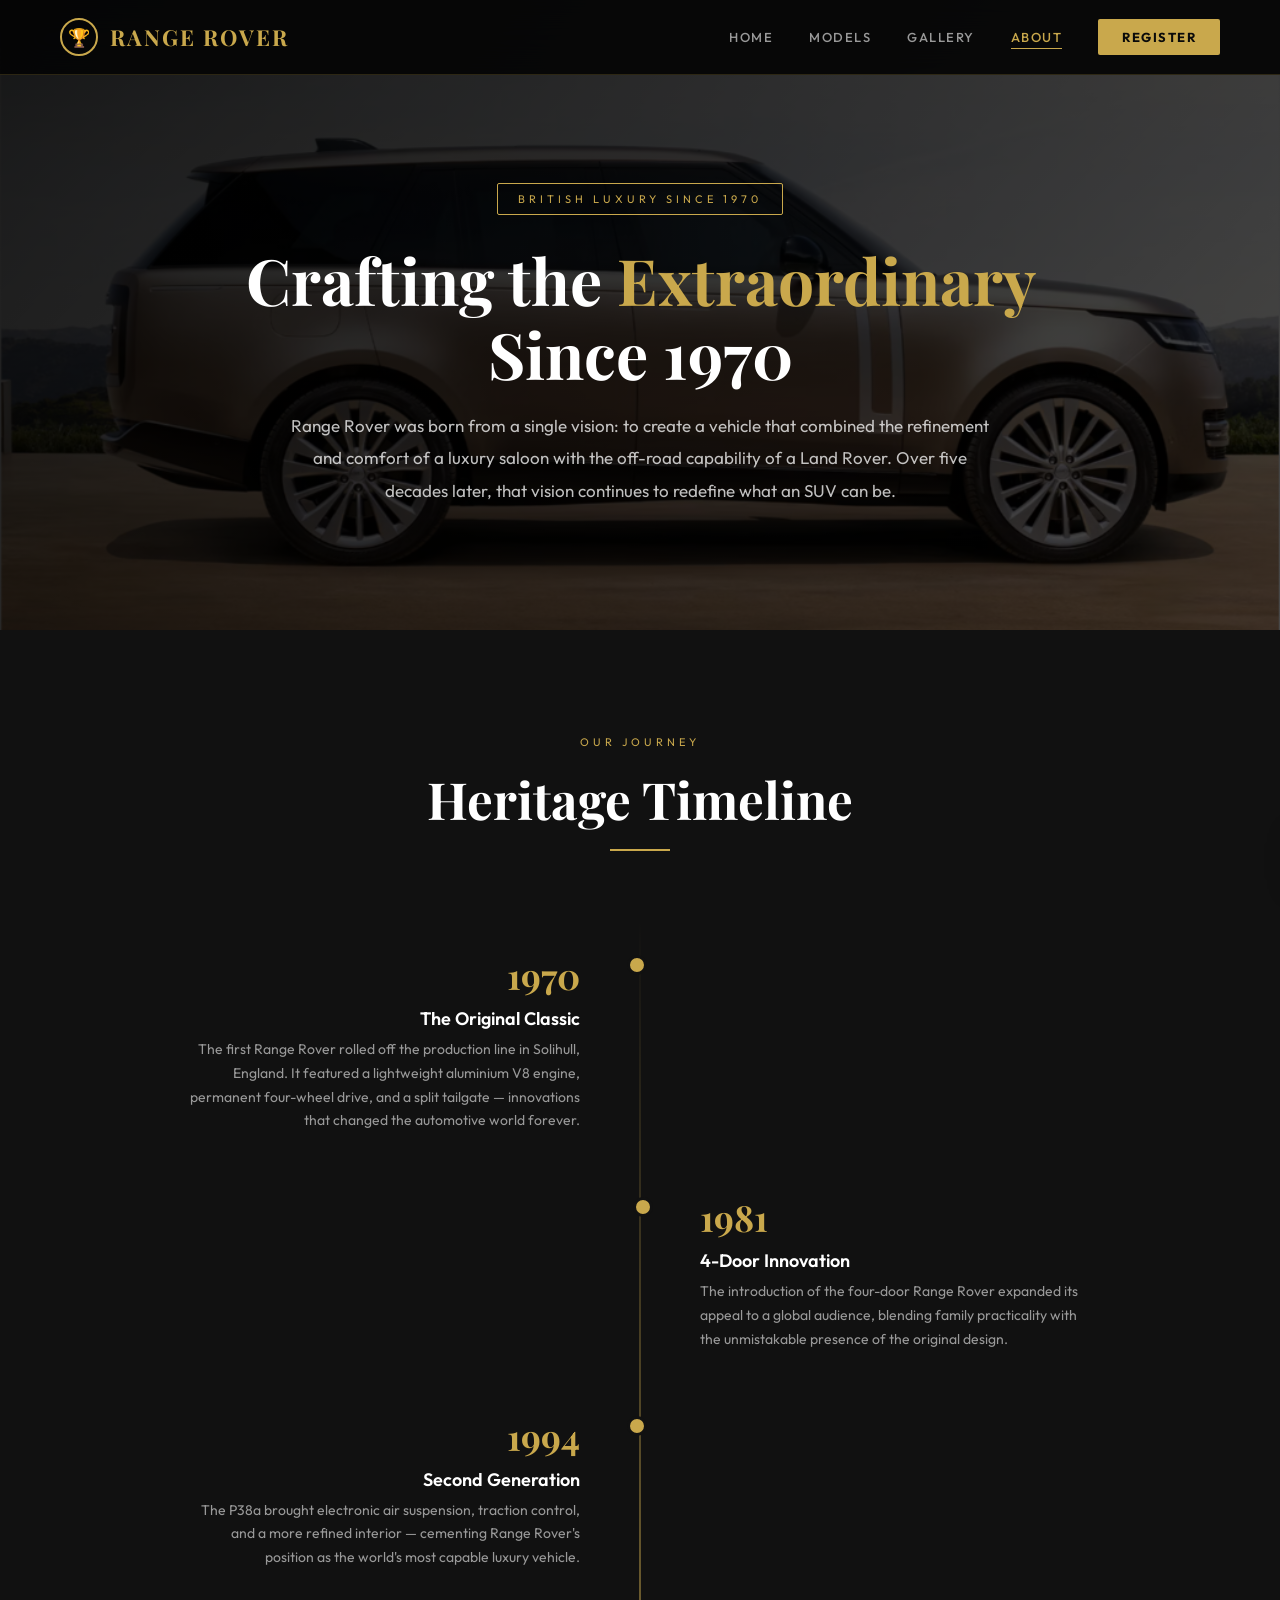
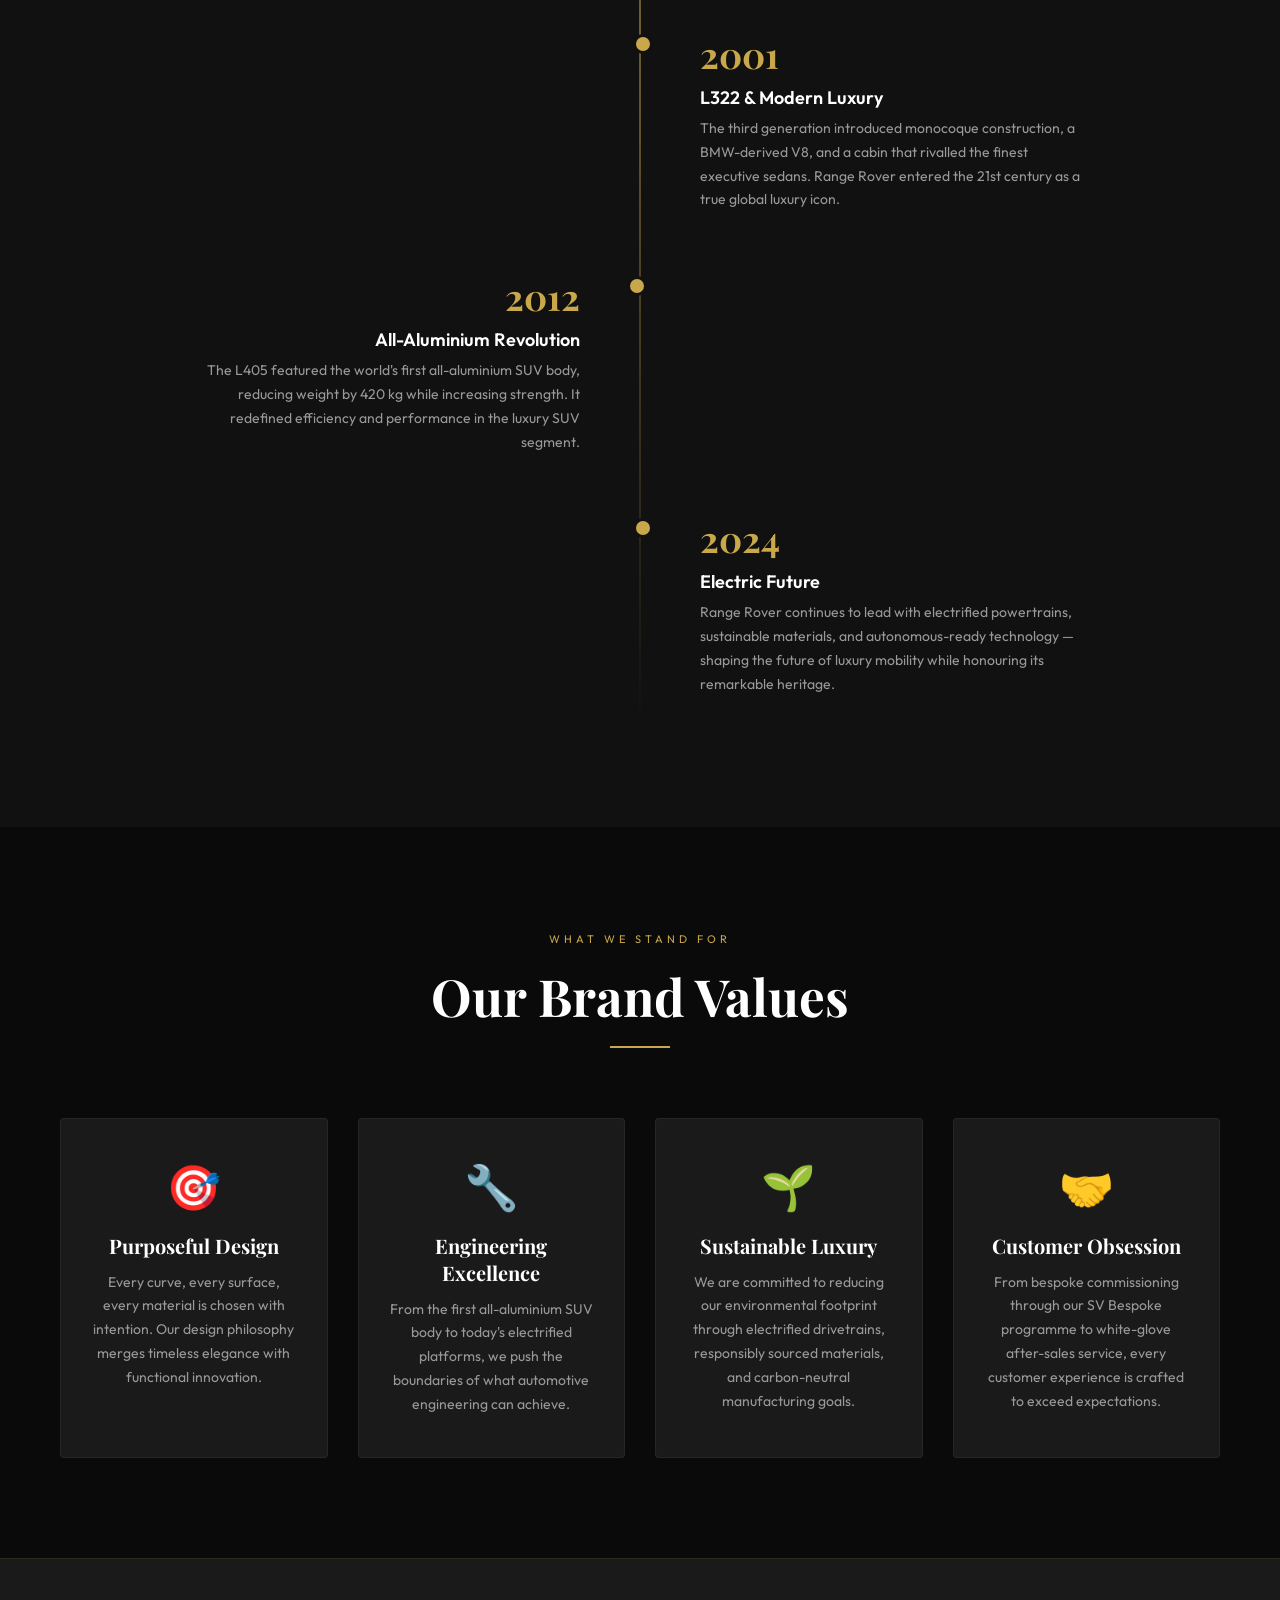
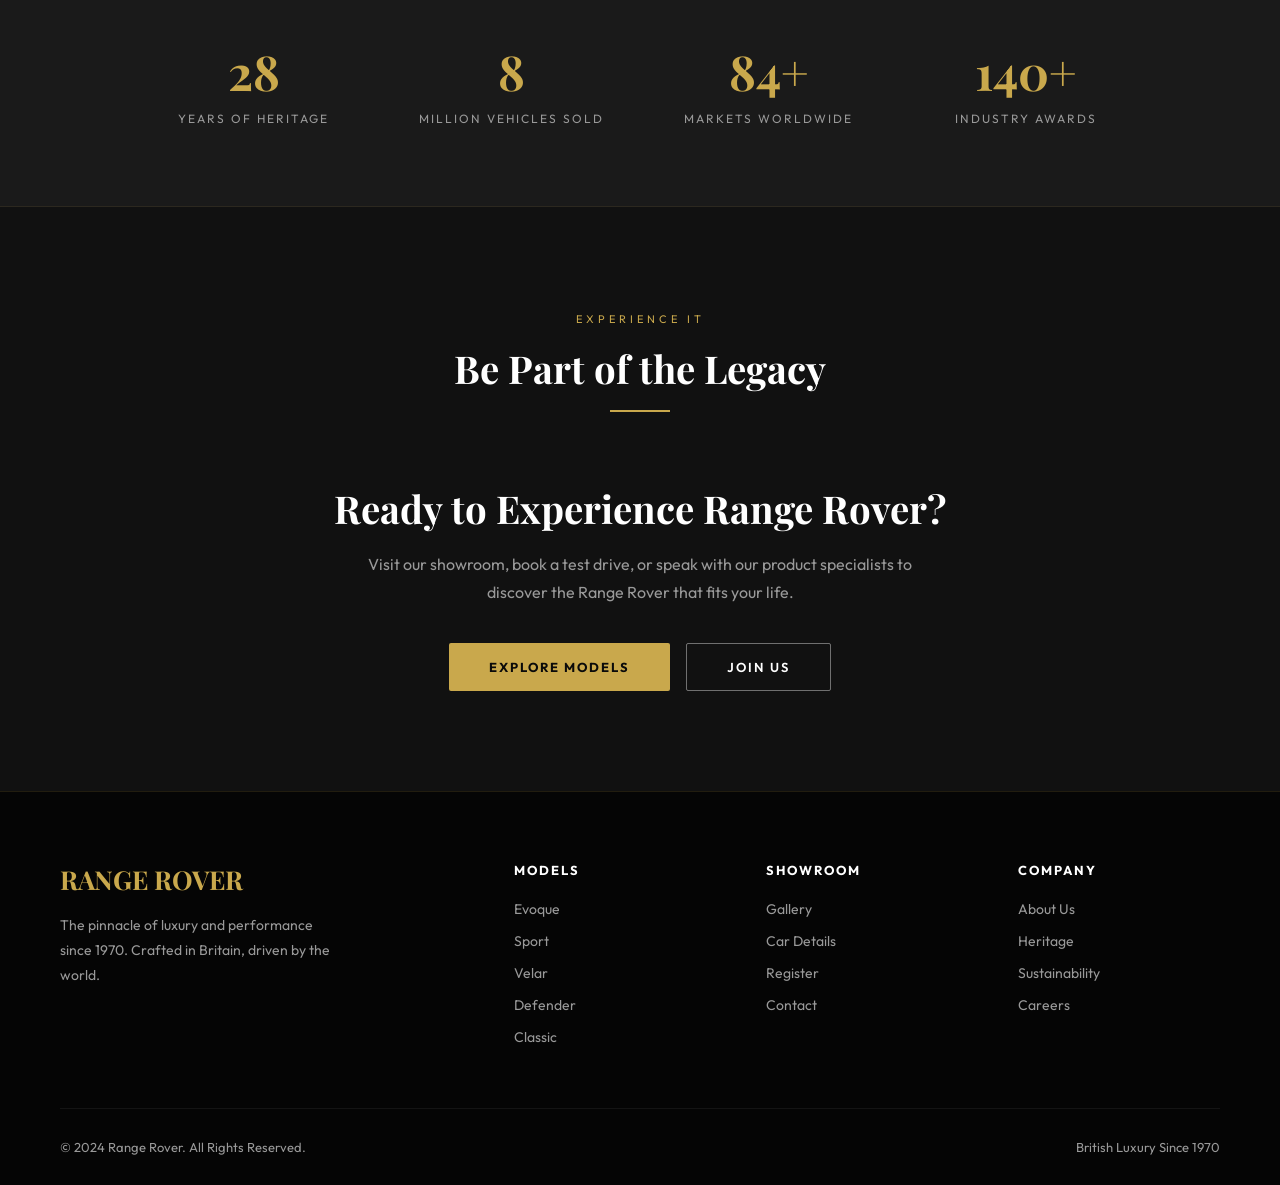
==== about.html @ 64b6cbd9 "feat: add About / Brand Heritage page with timeline, values & stats - Create about.html with hero, h" ====
<!DOCTYPE html>
<html lang="en">
<head>
  <meta charset="UTF-8">
  <meta name="viewport" content="width=device-width, initial-scale=1.0">
  <title>About Us – Range Rover Heritage & Legacy</title>
  <meta name="description" content="Discover the Range Rover story. From the original 1970 Classic to today's luxury SUVs, explore our British heritage, innovation, and vision for the future.">
  <link rel="stylesheet" href="styles.css">
  <style>
    .about-hero {
      position: relative; min-height: 70vh; display: flex; align-items: center; justify-content: center;
      text-align: center; overflow: hidden; padding: 140px 60px 80px;
      background: linear-gradient(135deg, rgba(0,0,0,0.9) 0%, rgba(0,0,0,0.7) 100%), url('range-rover-home.jpg') center/cover no-repeat;
    }
    .about-hero-content { position: relative; z-index: 2; max-width: 900px; }
    .about-hero h1 {
      font-family: 'Playfair Display', serif; font-size: clamp(36px, 5vw, 64px);
      color: var(--white); margin-bottom: 20px; line-height: 1.15;
    }
    .about-hero h1 span { color: var(--gold); }
    .about-hero p {
      color: rgba(255,255,255,0.75); font-size: 17px; line-height: 1.9; max-width: 700px; margin: 0 auto;
    }

    .timeline-section { background: var(--dark-2); padding: 100px 60px; }
    .timeline { position: relative; max-width: 900px; margin: 60px auto 0; }
    .timeline::before {
      content: ''; position: absolute; left: 50%; top: 0; bottom: 0; width: 1px;
      background: linear-gradient(to bottom, transparent, var(--gold), transparent); transform: translateX(-50%);
    }
    .timeline-item { position: relative; padding: 30px 0; width: 50%; }
    .timeline-item:nth-child(odd) { padding-right: 60px; text-align: right; }
    .timeline-item:nth-child(even) { margin-left: 50%; padding-left: 60px; }
    .timeline-item::before {
      content: ''; position: absolute; width: 14px; height: 14px; border-radius: 50%;
      background: var(--gold); border: 3px solid var(--dark-2); top: 34px;
    }
    .timeline-item:nth-child(odd)::before { right: -7px; }
    .timeline-item:nth-child(even)::before { left: -7px; }
    .timeline-year {
      font-family: 'Playfair Display', serif; font-size: 36px; color: var(--gold); font-weight: 700; margin-bottom: 8px;
    }
    .timeline-title { font-size: 18px; color: var(--white); font-weight: 600; margin-bottom: 8px; }
    .timeline-desc { color: var(--text-muted); font-size: 14px; line-height: 1.7; }

    .values-section { background: var(--dark); padding: 100px 60px; }
    .values-grid { display: grid; grid-template-columns: repeat(auto-fit, minmax(260px, 1fr)); gap: 30px; margin-top: 60px; }
    .value-card {
      background: var(--dark-3); border: 1px solid rgba(255,255,255,0.05);
      border-radius: 4px; padding: 40px 30px; text-align: center;
      transition: all 0.4s; position: relative; overflow: hidden;
    }
    .value-card::before {
      content: ''; position: absolute; top: 0; left: 0; width: 100%; height: 2px;
      background: linear-gradient(to right, transparent, var(--gold), transparent);
      transform: scaleX(0); transition: transform 0.4s;
    }
    .value-card:hover { transform: translateY(-6px); box-shadow: 0 20px 50px rgba(0,0,0,0.4); border-color: rgba(201,168,76,0.2); }
    .value-card:hover::before { transform: scaleX(1); }
    .value-icon { font-size: 44px; margin-bottom: 18px; }
    .value-card h3 { font-family: 'Playfair Display', serif; font-size: 20px; color: var(--white); margin-bottom: 12px; }
    .value-card p { color: var(--text-muted); font-size: 14px; line-height: 1.7; }

    .stats-section { background: var(--dark-3); padding: 80px 60px; border-top: 1px solid rgba(201,168,76,0.1); border-bottom: 1px solid rgba(201,168,76,0.1); }
    .stats-row { display: grid; grid-template-columns: repeat(4, 1fr); gap: 30px; text-align: center; max-width: 1000px; margin: 0 auto; }
    .stat-box .num { font-family: 'Playfair Display', serif; font-size: 48px; color: var(--gold); font-weight: 700; }
    .stat-box .lbl { font-size: 12px; letter-spacing: 2px; text-transform: uppercase; color: var(--text-muted); margin-top: 8px; }

    .cta-section { background: var(--dark-2); padding: 100px 60px; text-align: center; }
    .cta-section h2 { font-family: 'Playfair Display', serif; font-size: clamp(28px, 3vw, 42px); color: var(--white); margin-bottom: 16px; }
    .cta-section p { color: var(--text-muted); font-size: 16px; max-width: 600px; margin: 0 auto 36px; line-height: 1.8; }

    @media(max-width:900px) {
      .timeline::before { left: 20px; }
      .timeline-item { width: 100%; padding-left: 60px !important; padding-right: 0 !important; margin-left: 0 !important; text-align: left !important; }
      .timeline-item::before { left: 13px !important; right: auto !important; }
      .stats-row { grid-template-columns: repeat(2, 1fr); }
      .about-hero { padding: 120px 24px 60px; }
      .timeline-section, .values-section, .stats-section, .cta-section { padding: 70px 24px; }
    }
  </style>
</head>
<body>

<header class="navbar" id="navbar">
  <a href="index.html" class="navbar-brand">
    <div class="brand-icon">🏆</div>
    <h1>RANGE ROVER</h1>
  </a>
  <nav>
    <a href="index.html">Home</a>
    <a href="details.html">Models</a>
    <a href="gallery.html">Gallery</a>
    <a href="about.html" class="active">About</a>
    <a href="register.html" class="nav-cta">Register</a>
  </nav>
</header>

<!-- HERO -->
<section class="about-hero">
  <div class="about-hero-content">
    <div class="hero-badge">British Luxury Since 1970</div>
    <h1>Crafting the <span>Extraordinary</span> Since 1970</h1>
    <p>Range Rover was born from a single vision: to create a vehicle that combined the refinement and comfort of a luxury saloon with the off-road capability of a Land Rover. Over five decades later, that vision continues to redefine what an SUV can be.</p>
  </div>
</section>

<!-- TIMELINE -->
<section class="timeline-section">
  <div class="section-header">
    <div class="section-tag">Our Journey</div>
    <h2 class="section-title">Heritage Timeline</h2>
    <div class="section-line"></div>
  </div>
  <div class="timeline">
    <div class="timeline-item fade-in">
      <div class="timeline-year">1970</div>
      <div class="timeline-title">The Original Classic</div>
      <div class="timeline-desc">The first Range Rover rolled off the production line in Solihull, England. It featured a lightweight aluminium V8 engine, permanent four-wheel drive, and a split tailgate — innovations that changed the automotive world forever.</div>
    </div>
    <div class="timeline-item fade-in">
      <div class="timeline-year">1981</div>
      <div class="timeline-title">4-Door Innovation</div>
      <div class="timeline-desc">The introduction of the four-door Range Rover expanded its appeal to a global audience, blending family practicality with the unmistakable presence of the original design.</div>
    </div>
    <div class="timeline-item fade-in">
      <div class="timeline-year">1994</div>
      <div class="timeline-title">Second Generation</div>
      <div class="timeline-desc">The P38a brought electronic air suspension, traction control, and a more refined interior — cementing Range Rover's position as the world's most capable luxury vehicle.</div>
    </div>
    <div class="timeline-item fade-in">
      <div class="timeline-year">2001</div>
      <div class="timeline-title">L322 & Modern Luxury</div>
      <div class="timeline-desc">The third generation introduced monocoque construction, a BMW-derived V8, and a cabin that rivalled the finest executive sedans. Range Rover entered the 21st century as a true global luxury icon.</div>
    </div>
    <div class="timeline-item fade-in">
      <div class="timeline-year">2012</div>
      <div class="timeline-title">All-Aluminium Revolution</div>
      <div class="timeline-desc">The L405 featured the world's first all-aluminium SUV body, reducing weight by 420 kg while increasing strength. It redefined efficiency and performance in the luxury SUV segment.</div>
    </div>
    <div class="timeline-item fade-in">
      <div class="timeline-year">2024</div>
      <div class="timeline-title">Electric Future</div>
      <div class="timeline-desc">Range Rover continues to lead with electrified powertrains, sustainable materials, and autonomous-ready technology — shaping the future of luxury mobility while honouring its remarkable heritage.</div>
    </div>
  </div>
</section>

<!-- VALUES -->
<section class="values-section">
  <div class="section-header">
    <div class="section-tag">What We Stand For</div>
    <h2 class="section-title">Our Brand Values</h2>
    <div class="section-line"></div>
  </div>
  <div class="values-grid">
    <div class="value-card fade-in">
      <div class="value-icon">🎯</div>
      <h3>Purposeful Design</h3>
      <p>Every curve, every surface, every material is chosen with intention. Our design philosophy merges timeless elegance with functional innovation.</p>
    </div>
    <div class="value-card fade-in">
      <div class="value-icon">🔧</div>
      <h3>Engineering Excellence</h3>
      <p>From the first all-aluminium SUV body to today's electrified platforms, we push the boundaries of what automotive engineering can achieve.</p>
    </div>
    <div class="value-card fade-in">
      <div class="value-icon">🌱</div>
      <h3>Sustainable Luxury</h3>
      <p>We are committed to reducing our environmental footprint through electrified drivetrains, responsibly sourced materials, and carbon-neutral manufacturing goals.</p>
    </div>
    <div class="value-card fade-in">
      <div class="value-icon">🤝</div>
      <h3>Customer Obsession</h3>
      <p>From bespoke commissioning through our SV Bespoke programme to white-glove after-sales service, every customer experience is crafted to exceed expectations.</p>
    </div>
  </div>
</section>

<!-- STATS -->
<section class="stats-section">
  <div class="stats-row">
    <div class="stat-box fade-in">
      <div class="num" data-target="54">0</div>
      <div class="lbl">Years of Heritage</div>
    </div>
    <div class="stat-box fade-in">
      <div class="num" data-target="8">0</div>
      <div class="lbl">Million Vehicles Sold</div>
    </div>
    <div class="stat-box fade-in">
      <div class="num" data-target="170">0</div>
      <div class="lbl">Markets Worldwide</div>
    </div>
    <div class="stat-box fade-in">
      <div class="num" data-target="300">0</div>
      <div class="lbl">Industry Awards</div>
    </div>
  </div>
</section>

<!-- CTA -->
<section class="cta-section">
  <div class="section-header">
    <div class="section-tag">Experience It</div>
    <h2 class="section-title">Be Part of the Legacy</h2>
    <div class="section-line"></div>
  </div>
  <h2>Ready to Experience Range Rover?</h2>
  <p>Visit our showroom, book a test drive, or speak with our product specialists to discover the Range Rover that fits your life.</p>
  <div class="hero-buttons">
    <a href="details.html" class="btn-primary">Explore Models</a>
    <a href="register.html" class="btn-outline">Join Us</a>
  </div>
</section>

<footer>
  <div class="footer-grid">
    <div class="footer-brand">
      <h2>RANGE ROVER</h2>
      <p>The pinnacle of luxury and performance since 1970. Crafted in Britain, driven by the world.</p>
    </div>
    <div class="footer-col">
      <h4>Models</h4>
      <ul>
        <li><a href="details.html">Evoque</a></li>
        <li><a href="details.html">Sport</a></li>
        <li><a href="details.html">Velar</a></li>
        <li><a href="details.html">Defender</a></li>
        <li><a href="details.html">Classic</a></li>
      </ul>
    </div>
    <div class="footer-col">
      <h4>Showroom</h4>
      <ul>
        <li><a href="gallery.html">Gallery</a></li>
        <li><a href="details.html">Car Details</a></li>
        <li><a href="register.html">Register</a></li>
        <li><a href="index.html#contact">Contact</a></li>
      </ul>
    </div>
    <div class="footer-col">
      <h4>Company</h4>
      <ul>
        <li><a href="about.html">About Us</a></li>
        <li><a href="about.html">Heritage</a></li>
        <li><a href="#">Sustainability</a></li>
        <li><a href="#">Careers</a></li>
      </ul>
    </div>
  </div>
  <div class="footer-bottom">
    <span>© 2024 Range Rover. All Rights Reserved.</span>
    <span>British Luxury Since 1970</span>
  </div>
</footer>

<div class="toast" id="toast">
  <div class="toast-title" id="toastTitle"></div>
  <div id="toastBody"></div>
</div>

<script src="scripts.js"></script>
</body>
</html>
---- styles.css ----
@import url('https://fonts.googleapis.com/css2?family=Outfit:wght@300;400;500;600;700;800&family=Playfair+Display:wght@400;600;700&display=swap');

:root {
  --gold: #c9a84c;
  --gold-light: #e8c97a;
  --dark: #0a0a0a;
  --dark-2: #111111;
  --dark-3: #1a1a1a;
  --dark-4: #222222;
  --text: #e8e8e8;
  --text-muted: #999;
  --white: #ffffff;
}

* { box-sizing: border-box; margin: 0; padding: 0; }

body {
  font-family: 'Outfit', sans-serif;
  background: var(--dark);
  color: var(--text);
  overflow-x: hidden;
}

/* ── NAVBAR ── */
.navbar {
  position: fixed; top: 0; left: 0; width: 100%; z-index: 1000;
  display: flex; justify-content: space-between; align-items: center;
  padding: 18px 60px;
  background: rgba(5,5,5,0.92);
  backdrop-filter: blur(20px);
  border-bottom: 1px solid rgba(201,168,76,0.2);
  transition: all 0.3s;
}
.navbar.scrolled { padding: 12px 60px; background: rgba(5,5,5,0.98); }
.navbar-brand { display: flex; align-items: center; gap: 12px; text-decoration: none; }
.navbar-brand .brand-icon {
  width: 38px; height: 38px; border-radius: 50%;
  border: 2px solid var(--gold); display: flex; align-items: center; justify-content: center;
  font-size: 18px;
}
.navbar-brand h1 { font-family: 'Playfair Display', serif; font-size: 22px; color: var(--gold); letter-spacing: 2px; }
.navbar nav { display: flex; align-items: center; gap: 36px; }
.navbar nav a {
  color: var(--text-muted); text-decoration: none; font-size: 13px;
  font-weight: 500; letter-spacing: 1.5px; text-transform: uppercase;
  transition: color 0.3s; position: relative;
}
.navbar nav a::after {
  content: ''; position: absolute; bottom: -4px; left: 0;
  width: 0; height: 1px; background: var(--gold); transition: width 0.3s;
}
.navbar nav a:hover, .navbar nav a.active { color: var(--gold); }
.navbar nav a:hover::after, .navbar nav a.active::after { width: 100%; }
.nav-cta {
  background: var(--gold); color: var(--dark) !important; padding: 10px 24px;
  border-radius: 2px; font-weight: 700 !important;
}
.nav-cta::after { display: none !important; }
.nav-cta:hover { background: var(--gold-light) !important; color: var(--dark) !important; }

/* ── HERO ── */
.hero {
  position: relative; height: 100vh; display: flex; align-items: center;
  justify-content: center; text-align: center; overflow: hidden;
}
.hero-bg {
  position: absolute; inset: 0;
  background: url('range-rover-home.jpg') center/cover no-repeat;
}
.hero-overlay {
  position: absolute; inset: 0;
  background: linear-gradient(135deg, rgba(0,0,0,0.85) 0%, rgba(0,0,0,0.5) 50%, rgba(0,0,0,0.75) 100%);
}
.hero-content { position: relative; z-index: 2; max-width: 800px; padding: 0 20px; }
.hero-badge {
  display: inline-block; border: 1px solid var(--gold); color: var(--gold);
  font-size: 11px; letter-spacing: 4px; text-transform: uppercase;
  padding: 8px 20px; margin-bottom: 28px; border-radius: 2px;
}
.hero-title {
  font-family: 'Playfair Display', serif; font-size: clamp(42px, 6vw, 82px);
  font-weight: 700; line-height: 1.1; color: var(--white); margin-bottom: 24px;
}
.hero-title span { color: var(--gold); }
.hero-subtitle {
  font-size: 16px; color: rgba(255,255,255,0.7); line-height: 1.8;
  max-width: 580px; margin: 0 auto 44px;
}
.hero-buttons { display: flex; gap: 16px; justify-content: center; flex-wrap: wrap; }
.btn-primary {
  background: var(--gold); color: var(--dark); padding: 16px 40px;
  font-size: 13px; font-weight: 700; letter-spacing: 2px; text-transform: uppercase;
  border: none; border-radius: 2px; cursor: pointer; text-decoration: none;
  transition: all 0.3s;
}
.btn-primary:hover { background: var(--gold-light); transform: translateY(-2px); box-shadow: 0 10px 30px rgba(201,168,76,0.4); }
.btn-outline {
  background: transparent; color: var(--white); padding: 15px 40px;
  font-size: 13px; font-weight: 600; letter-spacing: 2px; text-transform: uppercase;
  border: 1px solid rgba(255,255,255,0.4); border-radius: 2px; cursor: pointer;
  text-decoration: none; transition: all 0.3s;
}
.btn-outline:hover { border-color: var(--gold); color: var(--gold); transform: translateY(-2px); }
.hero-scroll {
  position: absolute; bottom: 40px; left: 50%; transform: translateX(-50%);
  display: flex; flex-direction: column; align-items: center; gap: 8px; z-index: 2;
}
.hero-scroll span { font-size: 11px; letter-spacing: 3px; text-transform: uppercase; color: var(--text-muted); }
.scroll-line {
  width: 1px; height: 50px; background: linear-gradient(to bottom, var(--gold), transparent);
  animation: scrollPulse 2s ease-in-out infinite;
}
@keyframes scrollPulse { 0%,100%{opacity:1;transform:scaleY(1)} 50%{opacity:0.4;transform:scaleY(0.6)} }

/* ── SECTION HEADERS ── */
.section { padding: 100px 60px; }
.section-header { text-align: center; margin-bottom: 70px; }
.section-tag {
  display: inline-block; color: var(--gold); font-size: 11px;
  letter-spacing: 4px; text-transform: uppercase; margin-bottom: 16px;
}
.section-title {
  font-family: 'Playfair Display', serif; font-size: clamp(32px, 4vw, 52px);
  font-weight: 700; color: var(--white); margin-bottom: 16px;
}
.section-line {
  width: 60px; height: 2px; background: var(--gold);
  margin: 0 auto; margin-top: 16px;
}
.section-desc { color: var(--text-muted); font-size: 15px; max-width: 600px; margin: 20px auto 0; line-height: 1.8; }

/* ── STATS STRIP ── */
.stats-strip {
  background: var(--dark-3);
  border-top: 1px solid rgba(201,168,76,0.15);
  border-bottom: 1px solid rgba(201,168,76,0.15);
  padding: 50px 60px;
  display: grid; grid-template-columns: repeat(4,1fr); gap: 20px;
}
.stat-item { text-align: center; }
.stat-number { font-family: 'Playfair Display',serif; font-size: 48px; color: var(--gold); font-weight: 700; }
.stat-label { font-size: 12px; letter-spacing: 2px; text-transform: uppercase; color: var(--text-muted); margin-top: 6px; }

/* ── MODELS SECTION ── */
.models-section { background: var(--dark-2); }
.models-grid { display: grid; grid-template-columns: repeat(auto-fit, minmax(300px,1fr)); gap: 30px; }
.model-card {
  background: var(--dark-3); border-radius: 4px; overflow: hidden;
  border: 1px solid rgba(255,255,255,0.05);
  transition: transform 0.4s, box-shadow 0.4s, border-color 0.4s; cursor: pointer;
}
.model-card:hover { transform: translateY(-8px); box-shadow: 0 30px 60px rgba(0,0,0,0.5); border-color: rgba(201,168,76,0.3); }
.model-card-img { position: relative; overflow: hidden; height: 220px; }
.model-card-img img { width: 100%; height: 100%; object-fit: cover; transition: transform 0.6s; }
.model-card:hover .model-card-img img { transform: scale(1.08); }
.model-card-overlay {
  position: absolute; inset: 0; background: linear-gradient(to top, rgba(0,0,0,0.7), transparent);
  opacity: 0; transition: opacity 0.4s;
}
.model-card:hover .model-card-overlay { opacity: 1; }
.model-card-badge {
  position: absolute; top: 16px; right: 16px;
  background: var(--gold); color: var(--dark); font-size: 10px;
  font-weight: 700; letter-spacing: 2px; text-transform: uppercase;
  padding: 4px 12px; border-radius: 2px;
}
.model-card-body { padding: 28px; }
.model-card-name { font-family: 'Playfair Display',serif; font-size: 22px; color: var(--white); margin-bottom: 8px; }
.model-card-price { color: var(--gold); font-size: 18px; font-weight: 600; margin-bottom: 16px; }
.model-card-specs { display: flex; gap: 20px; margin-bottom: 24px; flex-wrap: wrap; }
.spec-item { display: flex; flex-direction: column; gap: 2px; }
.spec-value { font-size: 14px; font-weight: 600; color: var(--white); }
.spec-label { font-size: 11px; color: var(--text-muted); letter-spacing: 1px; text-transform: uppercase; }
.model-card-footer { display: flex; gap: 10px; flex-wrap: wrap; }
.btn-sm {
  padding: 10px 20px; font-size: 12px; font-weight: 600; letter-spacing: 1.5px;
  text-transform: uppercase; border-radius: 2px; cursor: pointer; transition: all 0.3s; border: none;
}
.btn-gold { background: var(--gold); color: var(--dark); }
.btn-gold:hover { background: var(--gold-light); }
.btn-ghost { background: transparent; color: var(--text-muted); border: 1px solid rgba(255,255,255,0.15); }
.btn-ghost:hover { border-color: var(--gold); color: var(--gold); }

/* ── FEATURES SECTION ── */
.features-section { background: var(--dark); }
.features-grid { display: grid; grid-template-columns: repeat(auto-fit, minmax(260px,1fr)); gap: 30px; }
.feature-card {
  background: var(--dark-3); border: 1px solid rgba(255,255,255,0.05);
  border-radius: 4px; padding: 40px 30px; text-align: center;
  transition: all 0.4s; position: relative; overflow: hidden;
}
.feature-card::before {
  content: ''; position: absolute; top: 0; left: 0; width: 100%; height: 2px;
  background: linear-gradient(to right, transparent, var(--gold), transparent);
  transform: scaleX(0); transition: transform 0.4s;
}
.feature-card:hover { transform: translateY(-6px); box-shadow: 0 20px 50px rgba(0,0,0,0.4); border-color: rgba(201,168,76,0.2); }
.feature-card:hover::before { transform: scaleX(1); }
.feature-icon { font-size: 48px; margin-bottom: 20px; }
.feature-card h3 { font-family: 'Playfair Display',serif; font-size: 20px; color: var(--white); margin-bottom: 12px; }
.feature-card p { color: var(--text-muted); font-size: 14px; line-height: 1.7; }

/* ── GALLERY ── */
.gallery-section { background: var(--dark-2); }
.carousel-wrapper { position: relative; overflow: hidden; border-radius: 8px; }
.carousel-track { display: flex; transition: transform 0.6s cubic-bezier(0.25,0.46,0.45,0.94); }
.carousel-slide { min-width: 100%; position: relative; height: 70vh; }
.carousel-slide img { width: 100%; height: 100%; object-fit: cover; }
.carousel-caption {
  position: absolute; bottom: 0; left: 0; right: 0; padding: 60px 60px 40px;
  background: linear-gradient(to top, rgba(0,0,0,0.85), transparent);
}
.carousel-caption h3 { font-family: 'Playfair Display',serif; font-size: 32px; color: var(--white); }
.carousel-caption p { color: var(--text-muted); margin-top: 8px; }
.carousel-btn {
  position: absolute; top: 50%; transform: translateY(-50%);
  width: 54px; height: 54px; border-radius: 50%; border: 2px solid rgba(201,168,76,0.6);
  background: rgba(0,0,0,0.6); color: var(--gold); font-size: 22px; cursor: pointer;
  transition: all 0.3s; display: flex; align-items: center; justify-content: center;
  backdrop-filter: blur(10px);
}
.carousel-btn:hover { background: var(--gold); color: var(--dark); border-color: var(--gold); }
.carousel-prev { left: 20px; }
.carousel-next { right: 20px; }
.carousel-dots { display: flex; justify-content: center; gap: 10px; margin-top: 24px; }
.dot { width: 8px; height: 8px; border-radius: 50%; background: rgba(255,255,255,0.2); cursor: pointer; transition: all 0.3s; }
.dot.active { background: var(--gold); width: 28px; border-radius: 4px; }

/* ── GRID GALLERY ── */
.gallery-grid { display: grid; grid-template-columns: repeat(auto-fit, minmax(280px,1fr)); gap: 16px; margin-top: 50px; }
.gallery-item { position: relative; overflow: hidden; border-radius: 4px; height: 220px; cursor: pointer; }
.gallery-item img { width: 100%; height: 100%; object-fit: cover; transition: transform 0.6s; }
.gallery-item:hover img { transform: scale(1.1); }
.gallery-item-overlay {
  position: absolute; inset: 0; background: rgba(0,0,0,0.6);
  display: flex; flex-direction: column; align-items: center; justify-content: center;
  opacity: 0; transition: opacity 0.4s;
}
.gallery-item:hover .gallery-item-overlay { opacity: 1; }
.gallery-item-overlay span { color: var(--gold); font-size: 11px; letter-spacing: 3px; text-transform: uppercase; margin-top: 8px; }

/* ── CONTACT / REGISTER ── */
.contact-section { background: var(--dark); }
.contact-grid { display: grid; grid-template-columns: 1fr 1fr; gap: 60px; align-items: start; }
.contact-info h3 { font-family: 'Playfair Display',serif; font-size: 32px; color: var(--white); margin-bottom: 20px; }
.contact-info p { color: var(--text-muted); line-height: 1.9; margin-bottom: 30px; font-size: 15px; }
.contact-detail { display: flex; align-items: center; gap: 16px; padding: 16px 0; border-bottom: 1px solid rgba(255,255,255,0.06); }
.contact-detail-icon { font-size: 20px; width: 44px; height: 44px; border-radius: 50%; background: rgba(201,168,76,0.1); display: flex; align-items: center; justify-content: center; flex-shrink: 0; }
.contact-detail-text { display: flex; flex-direction: column; }
.contact-detail-label { font-size: 11px; letter-spacing: 2px; text-transform: uppercase; color: var(--text-muted); }
.contact-detail-value { color: var(--white); font-size: 15px; margin-top: 3px; }

/* ── FORM ── */
.premium-form { background: var(--dark-3); border: 1px solid rgba(255,255,255,0.06); border-radius: 8px; padding: 44px; }
.premium-form h3 { font-family: 'Playfair Display',serif; font-size: 24px; color: var(--white); margin-bottom: 30px; }
.form-group { margin-bottom: 22px; }
.form-group label { display: block; font-size: 11px; letter-spacing: 2px; text-transform: uppercase; color: var(--text-muted); margin-bottom: 10px; }
.form-group input,
.form-group select,
.form-group textarea {
  width: 100%; background: var(--dark-2); border: 1px solid rgba(255,255,255,0.1);
  color: var(--white); padding: 14px 18px; border-radius: 3px; font-family: 'Outfit',sans-serif;
  font-size: 14px; outline: none; transition: border-color 0.3s;
}
.form-group input:focus, .form-group select:focus, .form-group textarea:focus { border-color: var(--gold); }
.form-group textarea { resize: vertical; min-height: 120px; }
.form-group select option { background: var(--dark-3); }
.form-row { display: grid; grid-template-columns: 1fr 1fr; gap: 16px; }
.checkbox-group { display: flex; align-items: center; gap: 12px; }
.checkbox-group input[type="checkbox"] { width: 18px; height: 18px; accent-color: var(--gold); }
.checkbox-group label { font-size: 13px; color: var(--text-muted); letter-spacing: normal; text-transform: none; margin: 0; }

/* ── MODAL ── */
.modal-overlay {
  position: fixed; inset: 0; background: rgba(0,0,0,0.85); z-index: 2000;
  display: flex; align-items: center; justify-content: center;
  opacity: 0; pointer-events: none; transition: opacity 0.3s; backdrop-filter: blur(8px);
}
.modal-overlay.active { opacity: 1; pointer-events: all; }
.modal {
  background: var(--dark-3); border: 1px solid rgba(201,168,76,0.2);
  border-radius: 8px; padding: 50px; max-width: 520px; width: 90%;
  transform: scale(0.85) translateY(30px); transition: transform 0.3s; position: relative;
}
.modal-overlay.active .modal { transform: scale(1) translateY(0); }
.modal-close {
  position: absolute; top: 16px; right: 20px; background: none; border: none;
  color: var(--text-muted); font-size: 24px; cursor: pointer;
}
.modal-close:hover { color: var(--gold); }
.modal h3 { font-family: 'Playfair Display',serif; font-size: 26px; color: var(--white); margin-bottom: 8px; }
.modal .model-price { color: var(--gold); font-size: 20px; font-weight: 600; margin-bottom: 24px; }
.spec-table { width: 100%; border-collapse: collapse; }
.spec-table tr { border-bottom: 1px solid rgba(255,255,255,0.06); }
.spec-table td { padding: 12px 0; font-size: 14px; }
.spec-table td:first-child { color: var(--text-muted); }
.spec-table td:last-child { color: var(--white); font-weight: 500; text-align: right; }

/* ── FOOTER ── */
footer {
  background: #050505; border-top: 1px solid rgba(201,168,76,0.15);
  padding: 70px 60px 30px;
}
.footer-grid { display: grid; grid-template-columns: 2fr 1fr 1fr 1fr; gap: 50px; margin-bottom: 50px; }
.footer-brand h2 { font-family: 'Playfair Display',serif; font-size: 26px; color: var(--gold); margin-bottom: 16px; }
.footer-brand p { color: var(--text-muted); font-size: 14px; line-height: 1.8; max-width: 280px; }
.footer-col h4 { color: var(--white); font-size: 13px; letter-spacing: 2px; text-transform: uppercase; margin-bottom: 20px; }
.footer-col ul { list-style: none; }
.footer-col ul li { margin-bottom: 12px; }
.footer-col ul li a { color: var(--text-muted); text-decoration: none; font-size: 14px; transition: color 0.3s; }
.footer-col ul li a:hover { color: var(--gold); }
.footer-bottom {
  display: flex; justify-content: space-between; align-items: center;
  padding-top: 30px; border-top: 1px solid rgba(255,255,255,0.06);
  color: var(--text-muted); font-size: 13px;
}

/* ── REGISTER PAGE ── */
.register-page { min-height: 100vh; display: flex; align-items: center; justify-content: center; padding: 100px 20px 60px; background: radial-gradient(ellipse at 20% 50%, rgba(201,168,76,0.05) 0%, transparent 60%); }
.register-box { background: var(--dark-3); border: 1px solid rgba(201,168,76,0.15); border-radius: 8px; padding: 56px; max-width: 480px; width: 100%; }
.register-box .brand { text-align: center; margin-bottom: 40px; }
.register-box .brand h2 { font-family: 'Playfair Display',serif; font-size: 30px; color: var(--gold); }
.register-box .brand p { color: var(--text-muted); font-size: 14px; margin-top: 8px; }
.success-message { background: rgba(201,168,76,0.1); border: 1px solid rgba(201,168,76,0.3); border-radius: 4px; padding: 14px; color: var(--gold); font-size: 14px; text-align: center; margin-top: 20px; display: none; }

/* ── TOAST ── */
.toast {
  position: fixed; bottom: 30px; right: 30px; z-index: 3000;
  background: var(--dark-3); border: 1px solid rgba(201,168,76,0.3);
  color: var(--white); padding: 16px 24px; border-radius: 4px;
  font-size: 14px; transform: translateX(200%); transition: transform 0.4s;
  max-width: 320px; box-shadow: 0 10px 30px rgba(0,0,0,0.5);
}
.toast.show { transform: translateX(0); }
.toast-title { color: var(--gold); font-weight: 600; margin-bottom: 4px; }

/* ── LIGHTBOX ── */
.lightbox {
  position: fixed; inset: 0; background: rgba(0,0,0,0.95); z-index: 4000;
  display: flex; align-items: center; justify-content: center;
  opacity: 0; pointer-events: none; transition: opacity 0.3s;
}
.lightbox.active { opacity: 1; pointer-events: all; }
.lightbox img { max-width: 90vw; max-height: 85vh; object-fit: contain; border-radius: 4px; }
.lightbox-close {
  position: absolute; top: 20px; right: 30px; background: none; border: none;
  color: var(--white); font-size: 36px; cursor: pointer; line-height: 1;
}

/* ── ANIMATIONS ── */
.fade-in { opacity: 0; transform: translateY(30px); transition: opacity 0.7s, transform 0.7s; }
.fade-in.visible { opacity: 1; transform: translateY(0); }

/* ── RESPONSIVE ── */
@media(max-width:900px) {
  .navbar { padding: 16px 24px; }
  .navbar nav { gap: 20px; }
  .section { padding: 70px 24px; }
  .stats-strip { grid-template-columns: repeat(2,1fr); padding: 40px 24px; }
  .contact-grid { grid-template-columns: 1fr; }
  .footer-grid { grid-template-columns: 1fr 1fr; }
  .carousel-slide { height: 50vh; }
}
@media(max-width:600px) {
  .navbar nav a:not(.nav-cta) { display: none; }
  .hero-title { font-size: 36px; }
  .stats-strip { grid-template-columns: 1fr 1fr; }
  .footer-grid { grid-template-columns: 1fr; }
  .form-row { grid-template-columns: 1fr; }
  .register-box { padding: 32px 24px; }
  .premium-form { padding: 28px; }
}
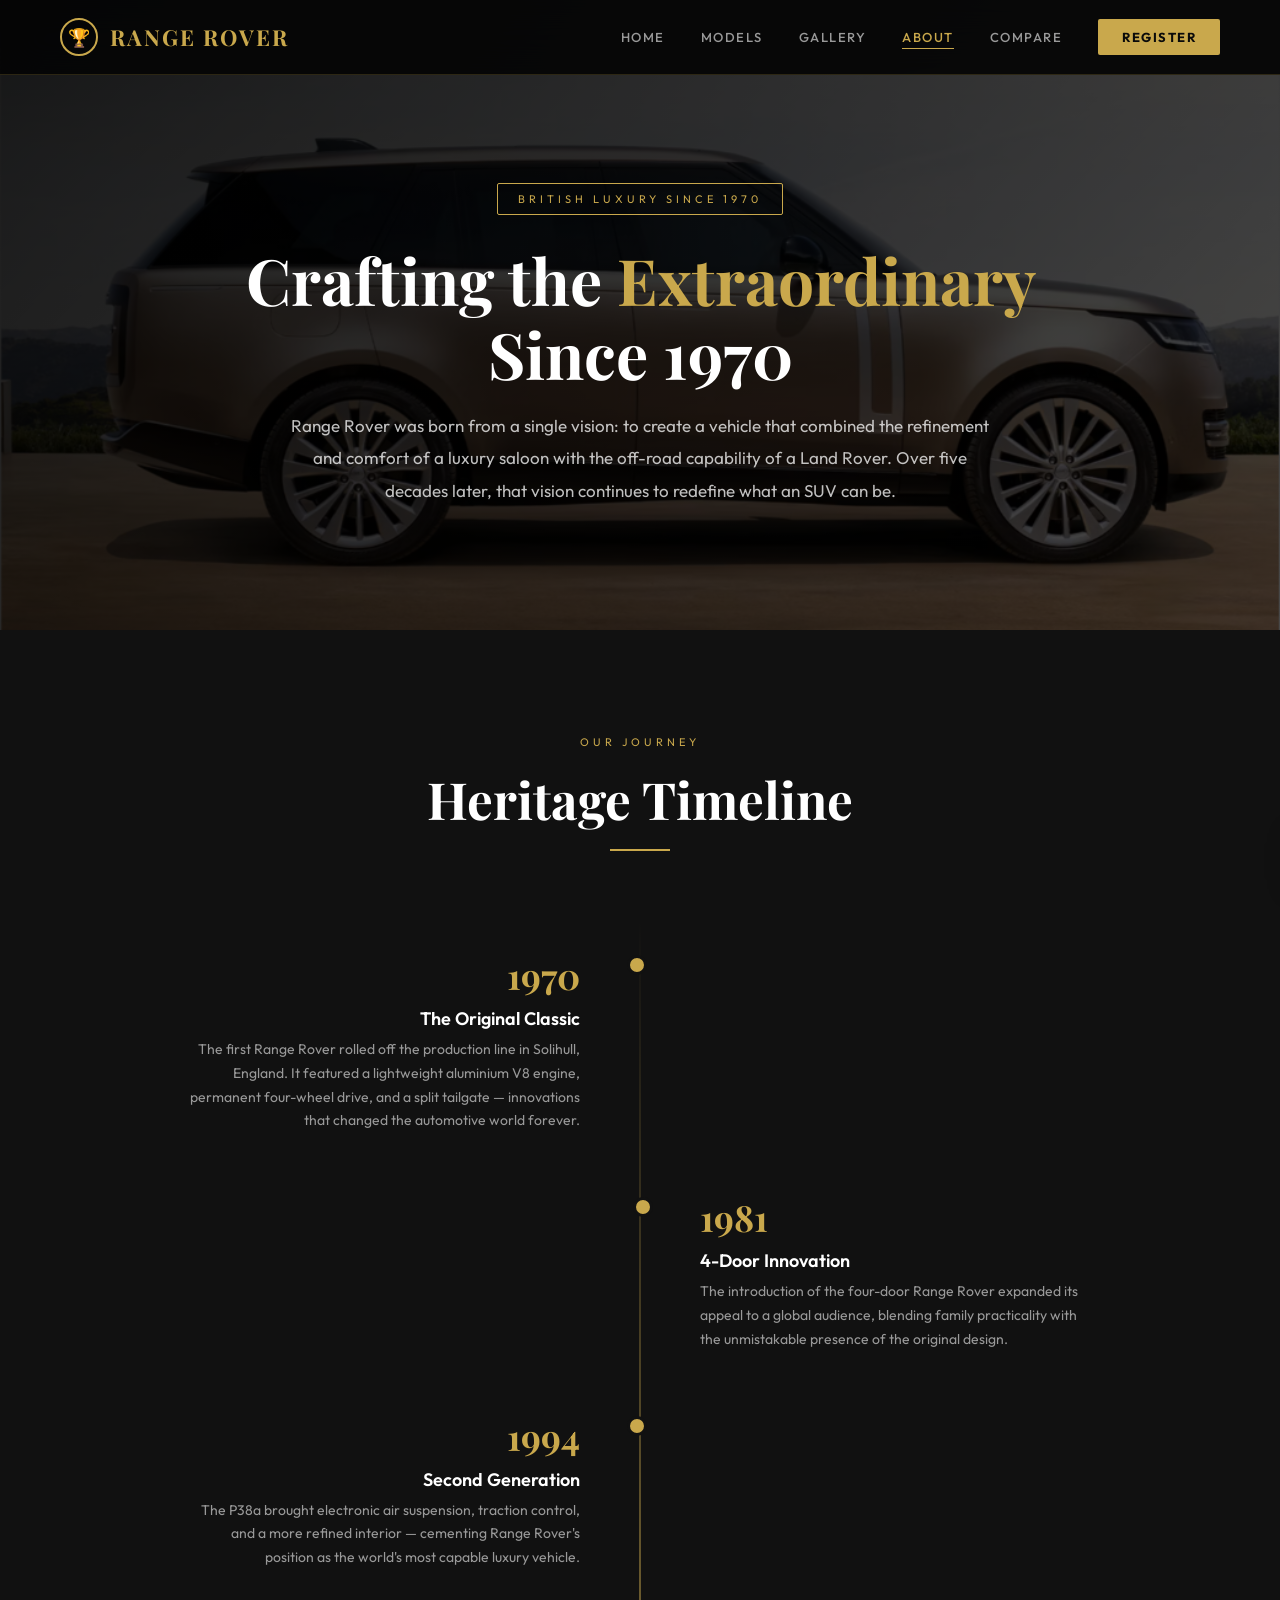
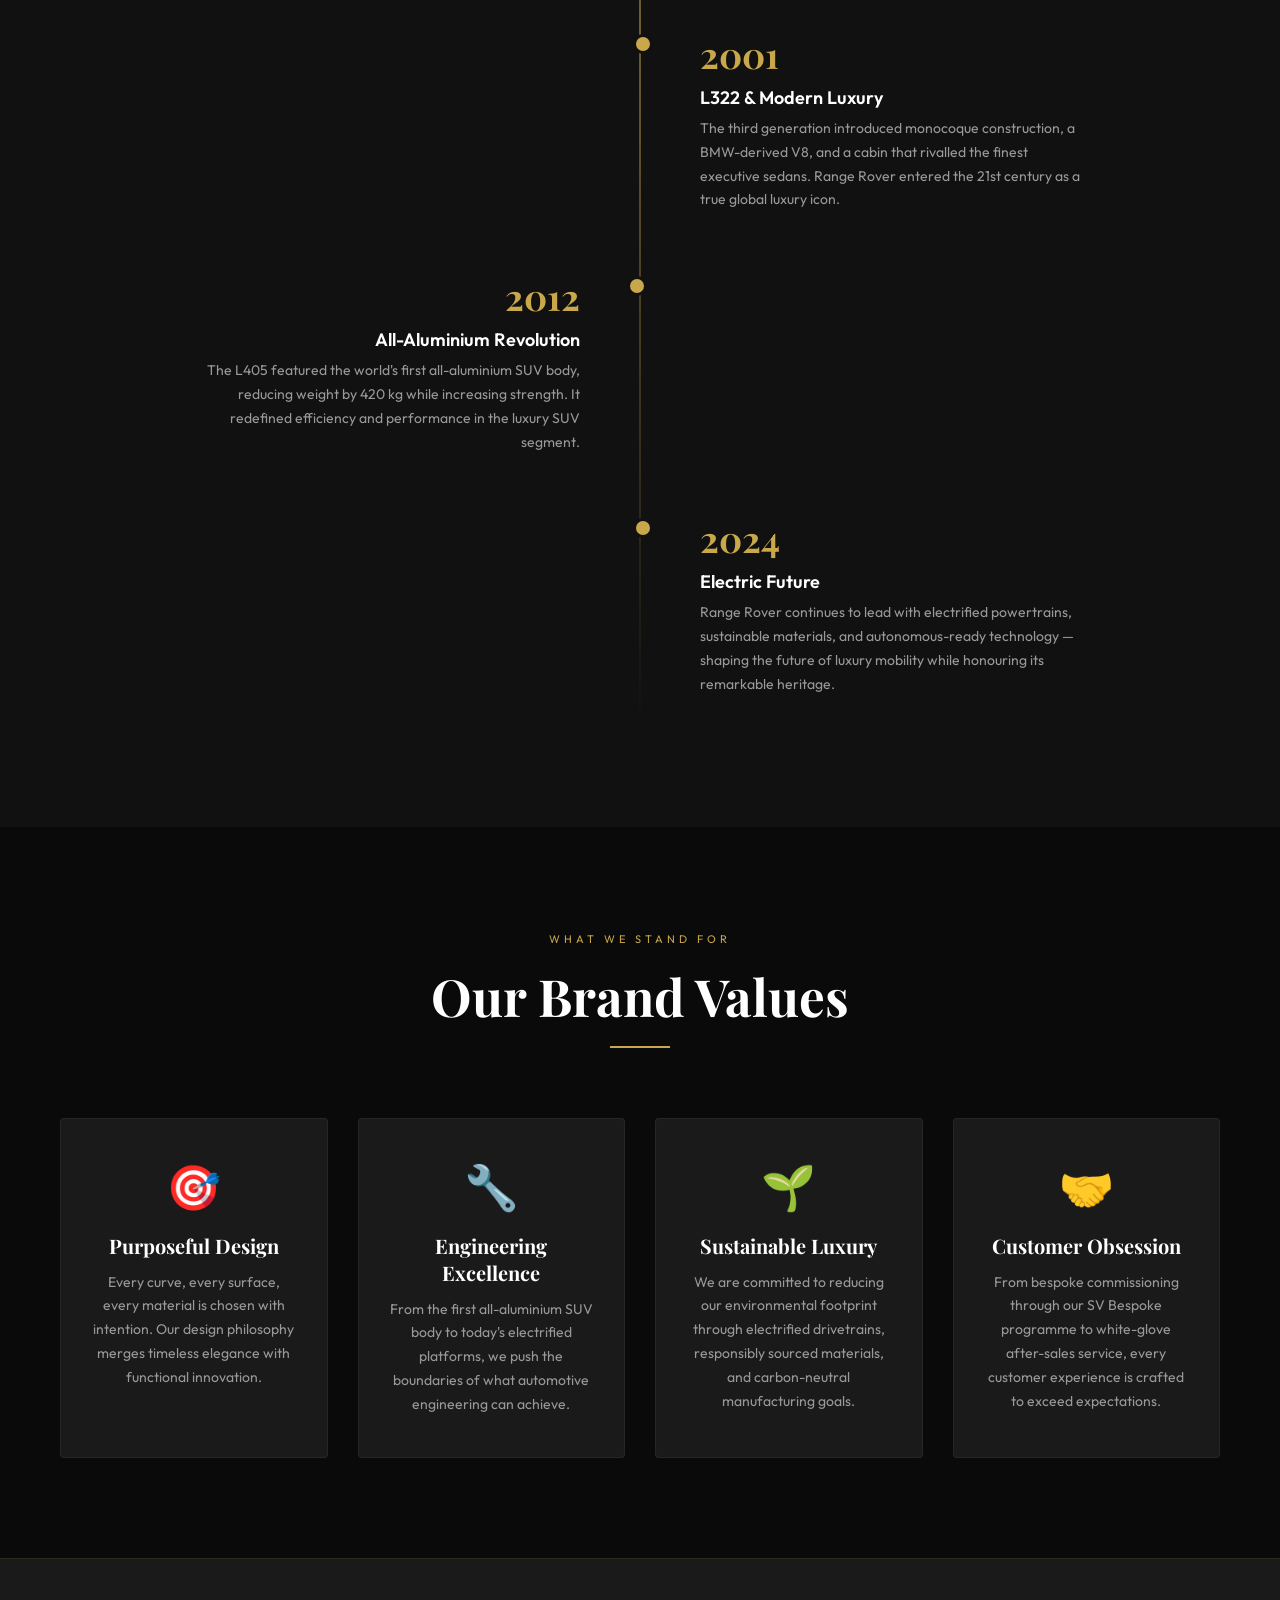
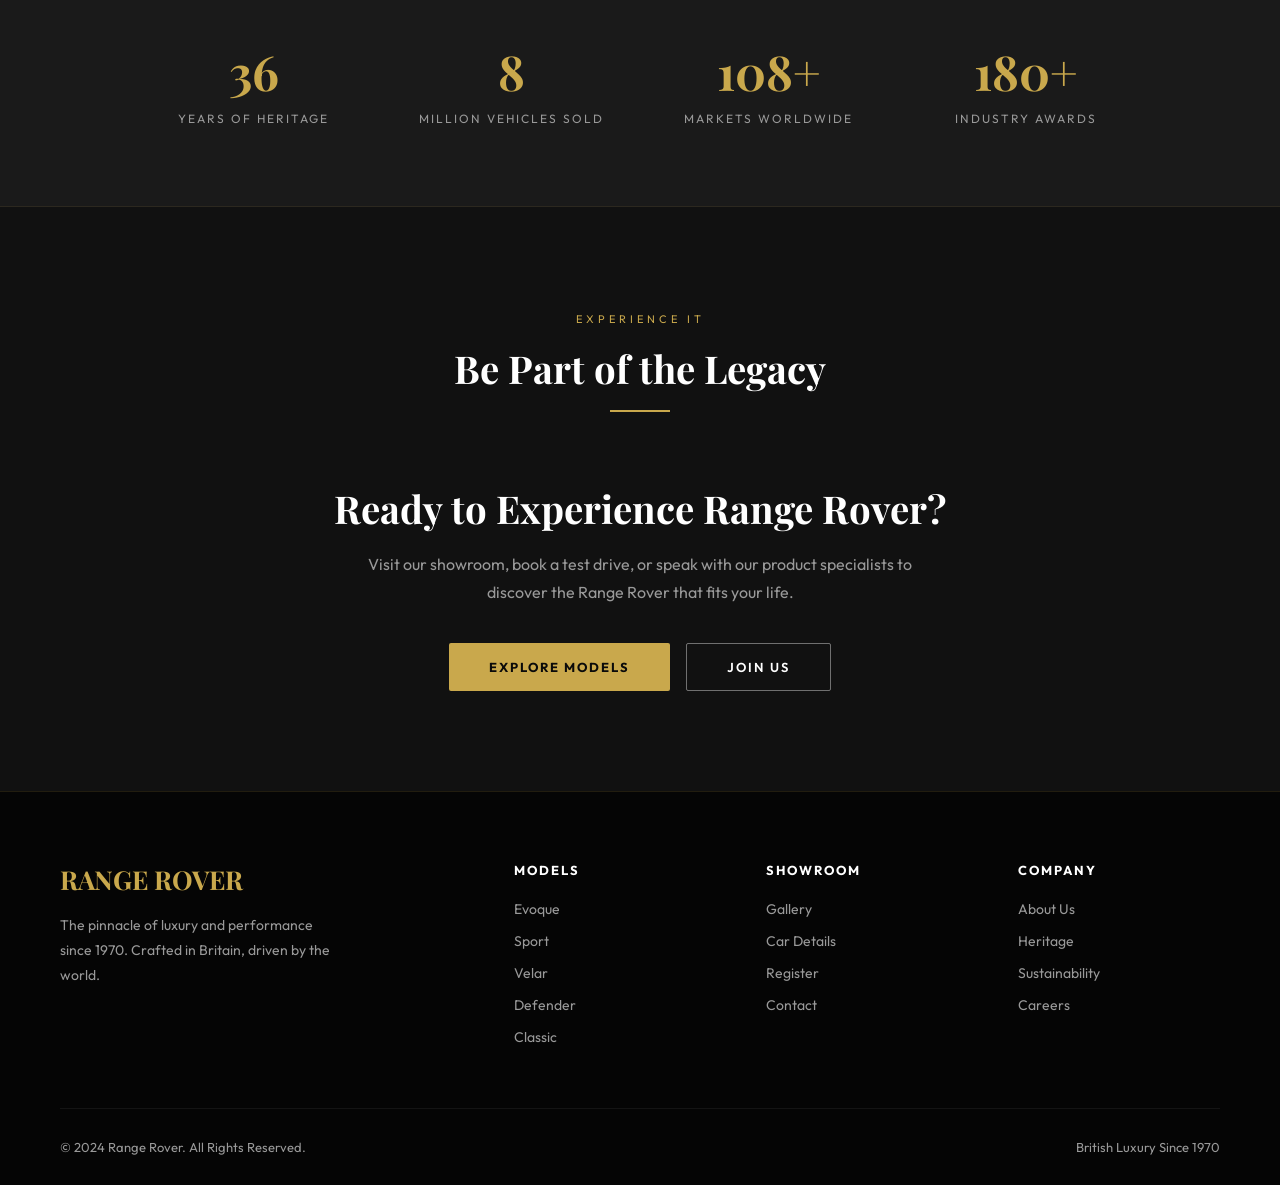
==== commit 16d400f2: "feat: add Model Comparison page with side-by-side specs - Create compare.html with 3-column interact" ====
--- a/about.html
+++ b/about.html
@@ -92,6 +92,7 @@
     <a href="details.html">Models</a>
     <a href="gallery.html">Gallery</a>
     <a href="about.html" class="active">About</a>
+    <a href="compare.html">Compare</a>
     <a href="register.html" class="nav-cta">Register</a>
   </nav>
 </header>
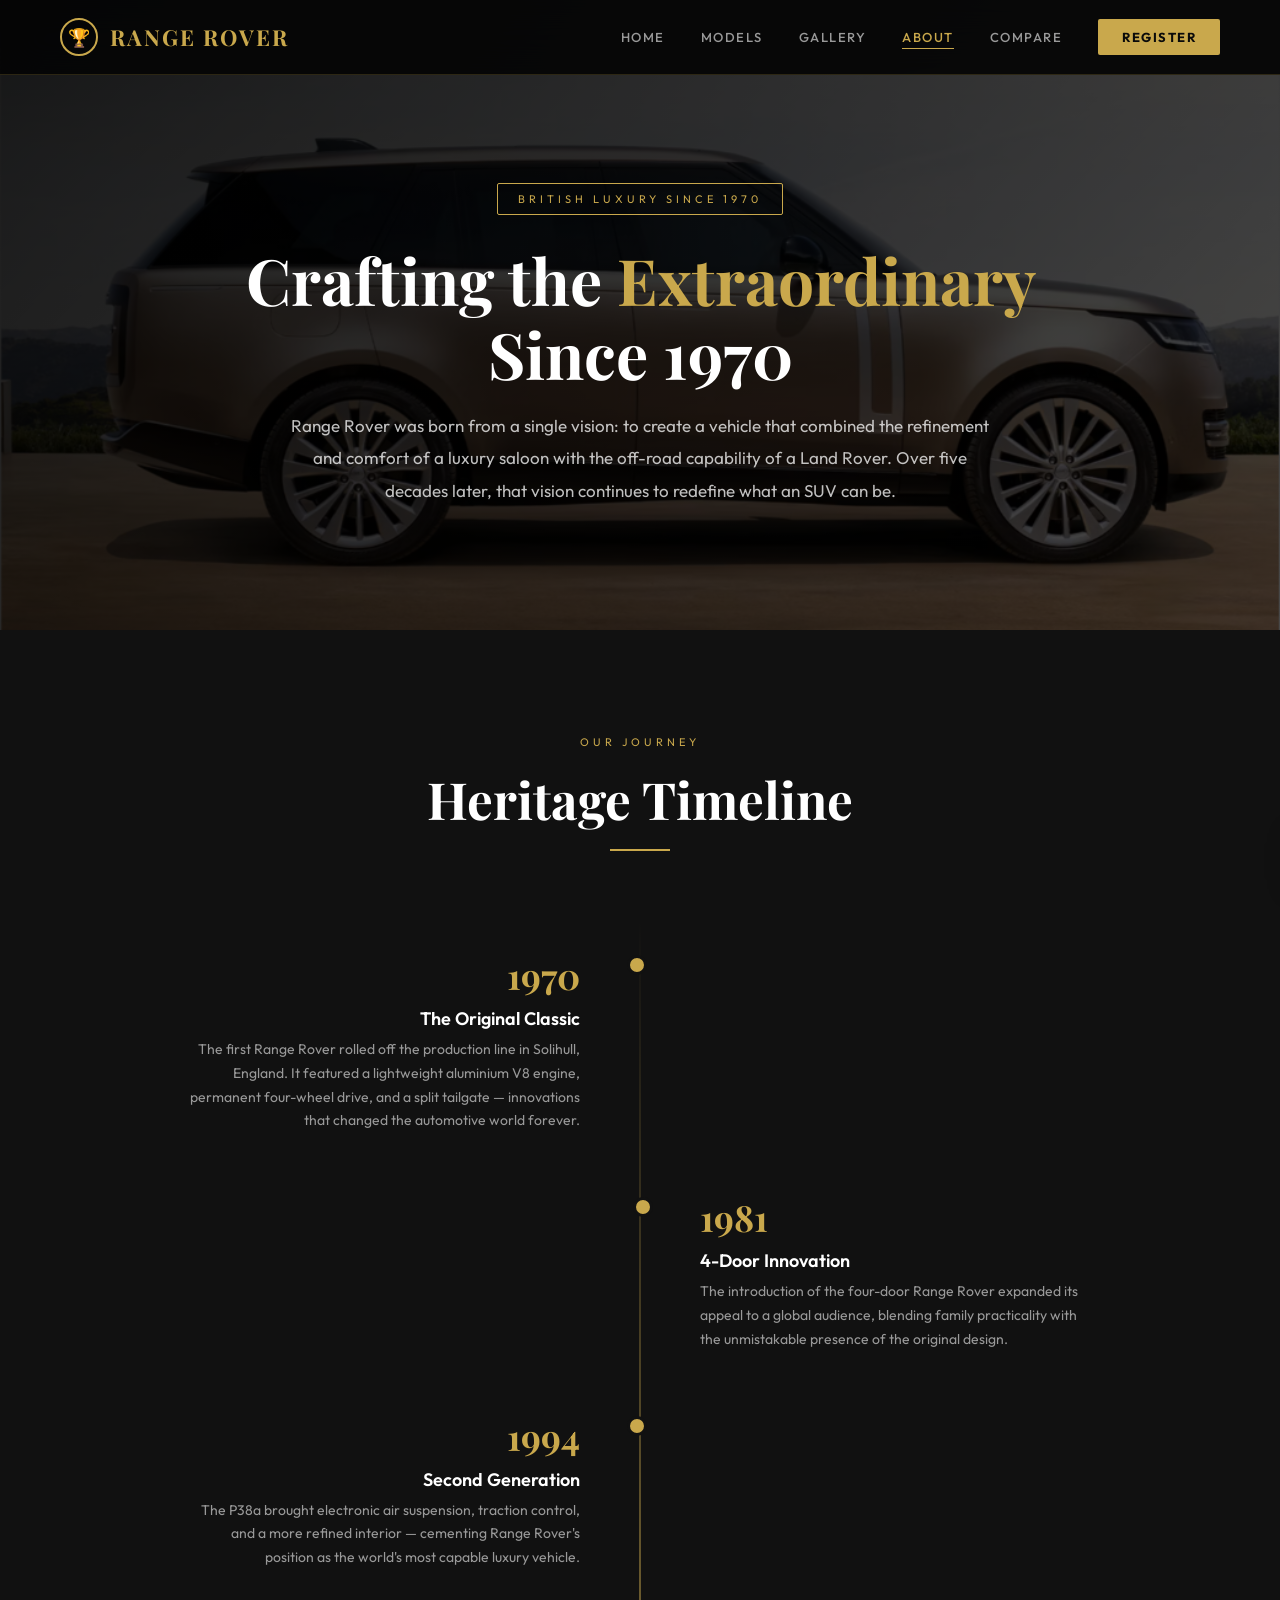
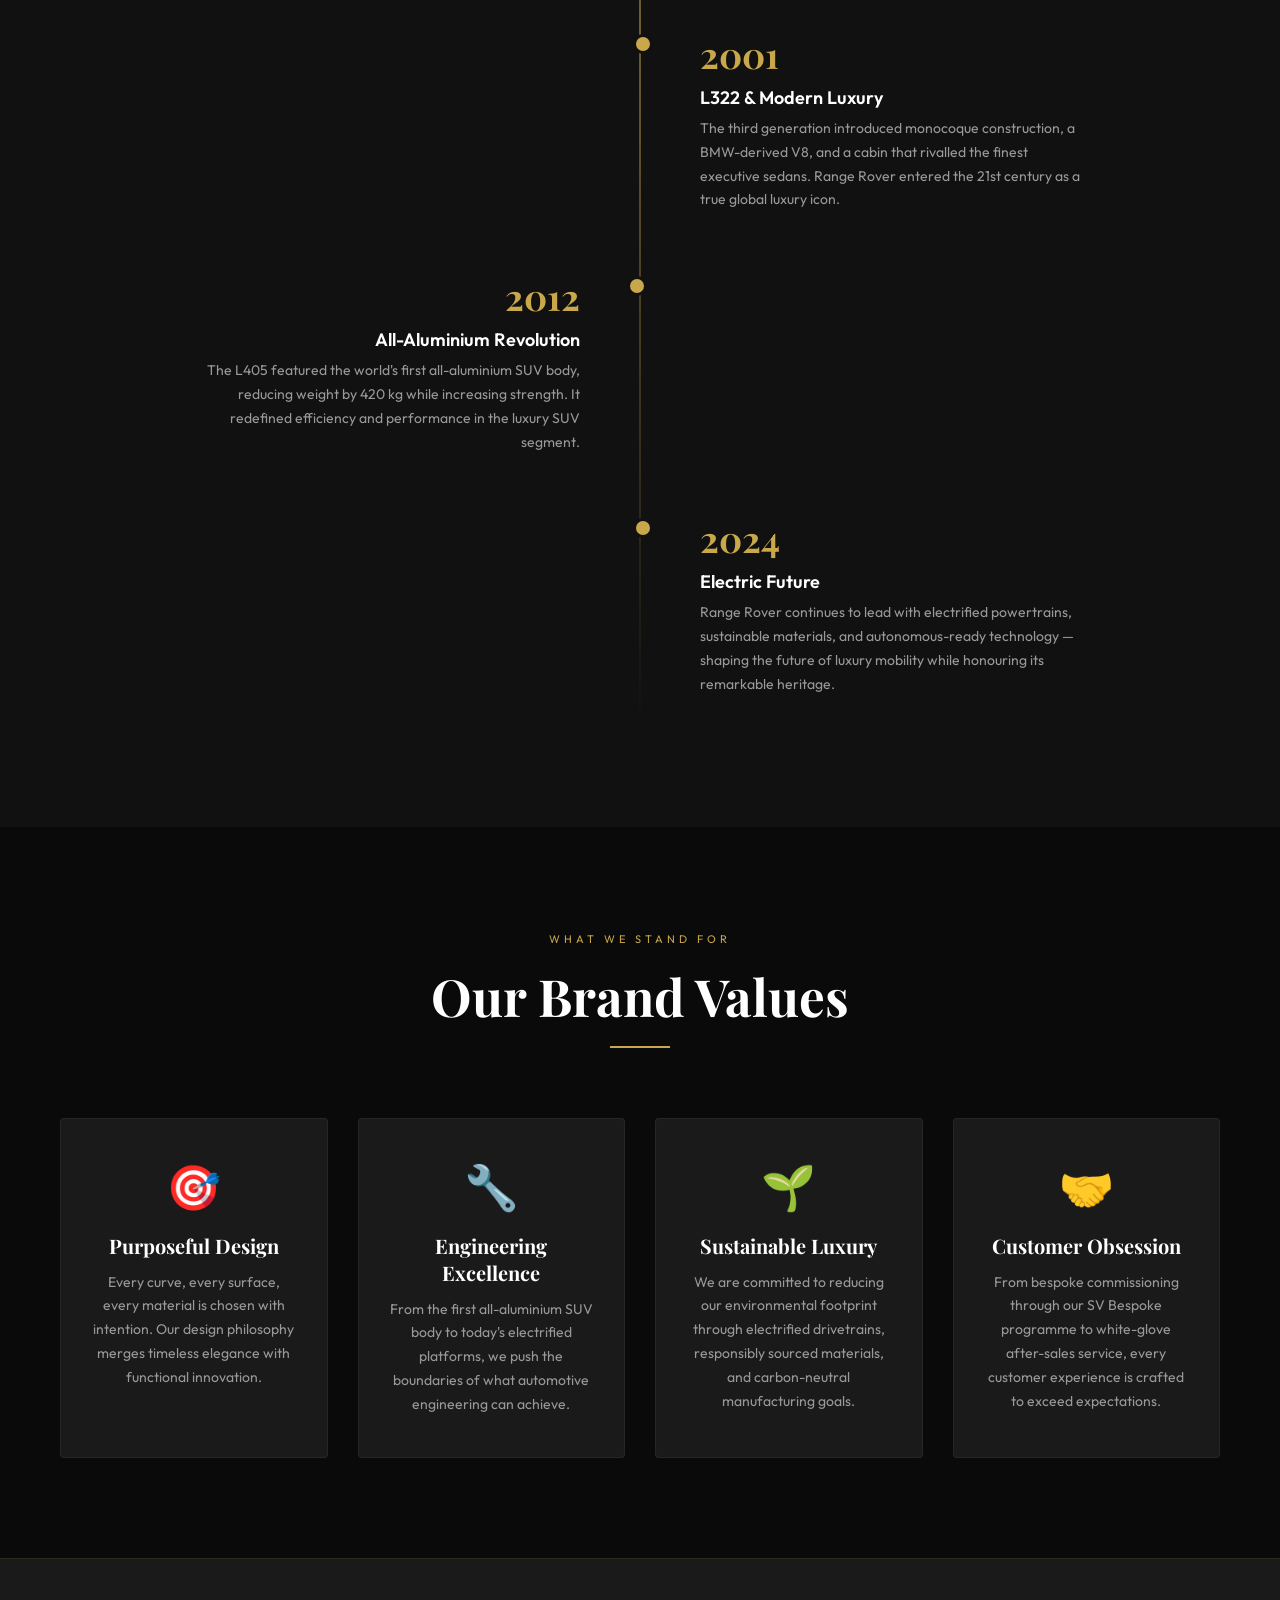
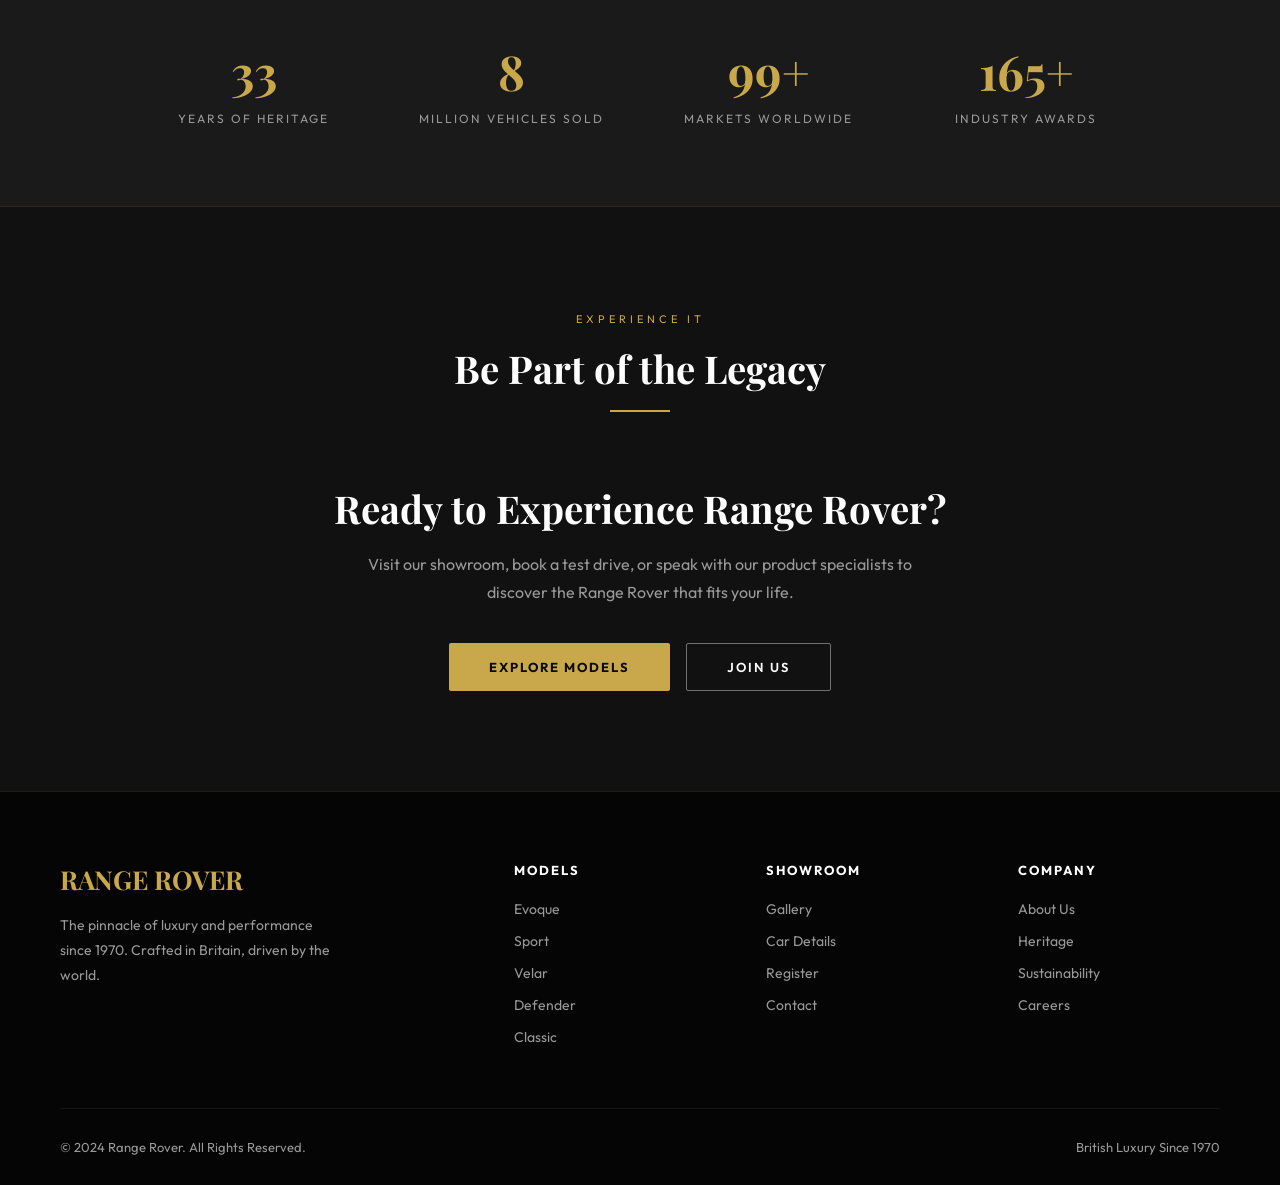
==== commit 46bc5ca8: "seo: add sitemap.xml, robots.txt and Open Graph / Twitter meta tags - Create sitemap.xml with all 6 " ====
--- a/about.html
+++ b/about.html
@@ -5,6 +5,19 @@
   <meta name="viewport" content="width=device-width, initial-scale=1.0">
   <title>About Us – Range Rover Heritage & Legacy</title>
   <meta name="description" content="Discover the Range Rover story. From the original 1970 Classic to today's luxury SUVs, explore our British heritage, innovation, and vision for the future.">
+  <meta name="keywords" content="Range Rover history, British luxury, Land Rover heritage, SUV evolution, 1970, Classic">
+  <meta name="author" content="Range Rover Showroom">
+  <meta name="robots" content="index, follow">
+  <link rel="canonical" href="https://vaishnav-reddy4178.github.io/Range-Rover-Website/about.html">
+  <meta property="og:type" content="website">
+  <meta property="og:title" content="About Us – Range Rover Heritage & Legacy">
+  <meta property="og:description" content="Discover the Range Rover story. From the original 1970 Classic to today's luxury SUVs, explore our British heritage.">
+  <meta property="og:url" content="https://vaishnav-reddy4178.github.io/Range-Rover-Website/about.html">
+  <meta property="og:image" content="https://vaishnav-reddy4178.github.io/Range-Rover-Website/range-rover-home.jpg">
+  <meta name="twitter:card" content="summary_large_image">
+  <meta name="twitter:title" content="About Us – Range Rover Heritage & Legacy">
+  <meta name="twitter:description" content="Discover the Range Rover story from 1970 to today.">
+  <meta name="twitter:image" content="https://vaishnav-reddy4178.github.io/Range-Rover-Website/range-rover-home.jpg">
   <link rel="stylesheet" href="styles.css">
   <style>
     .about-hero {
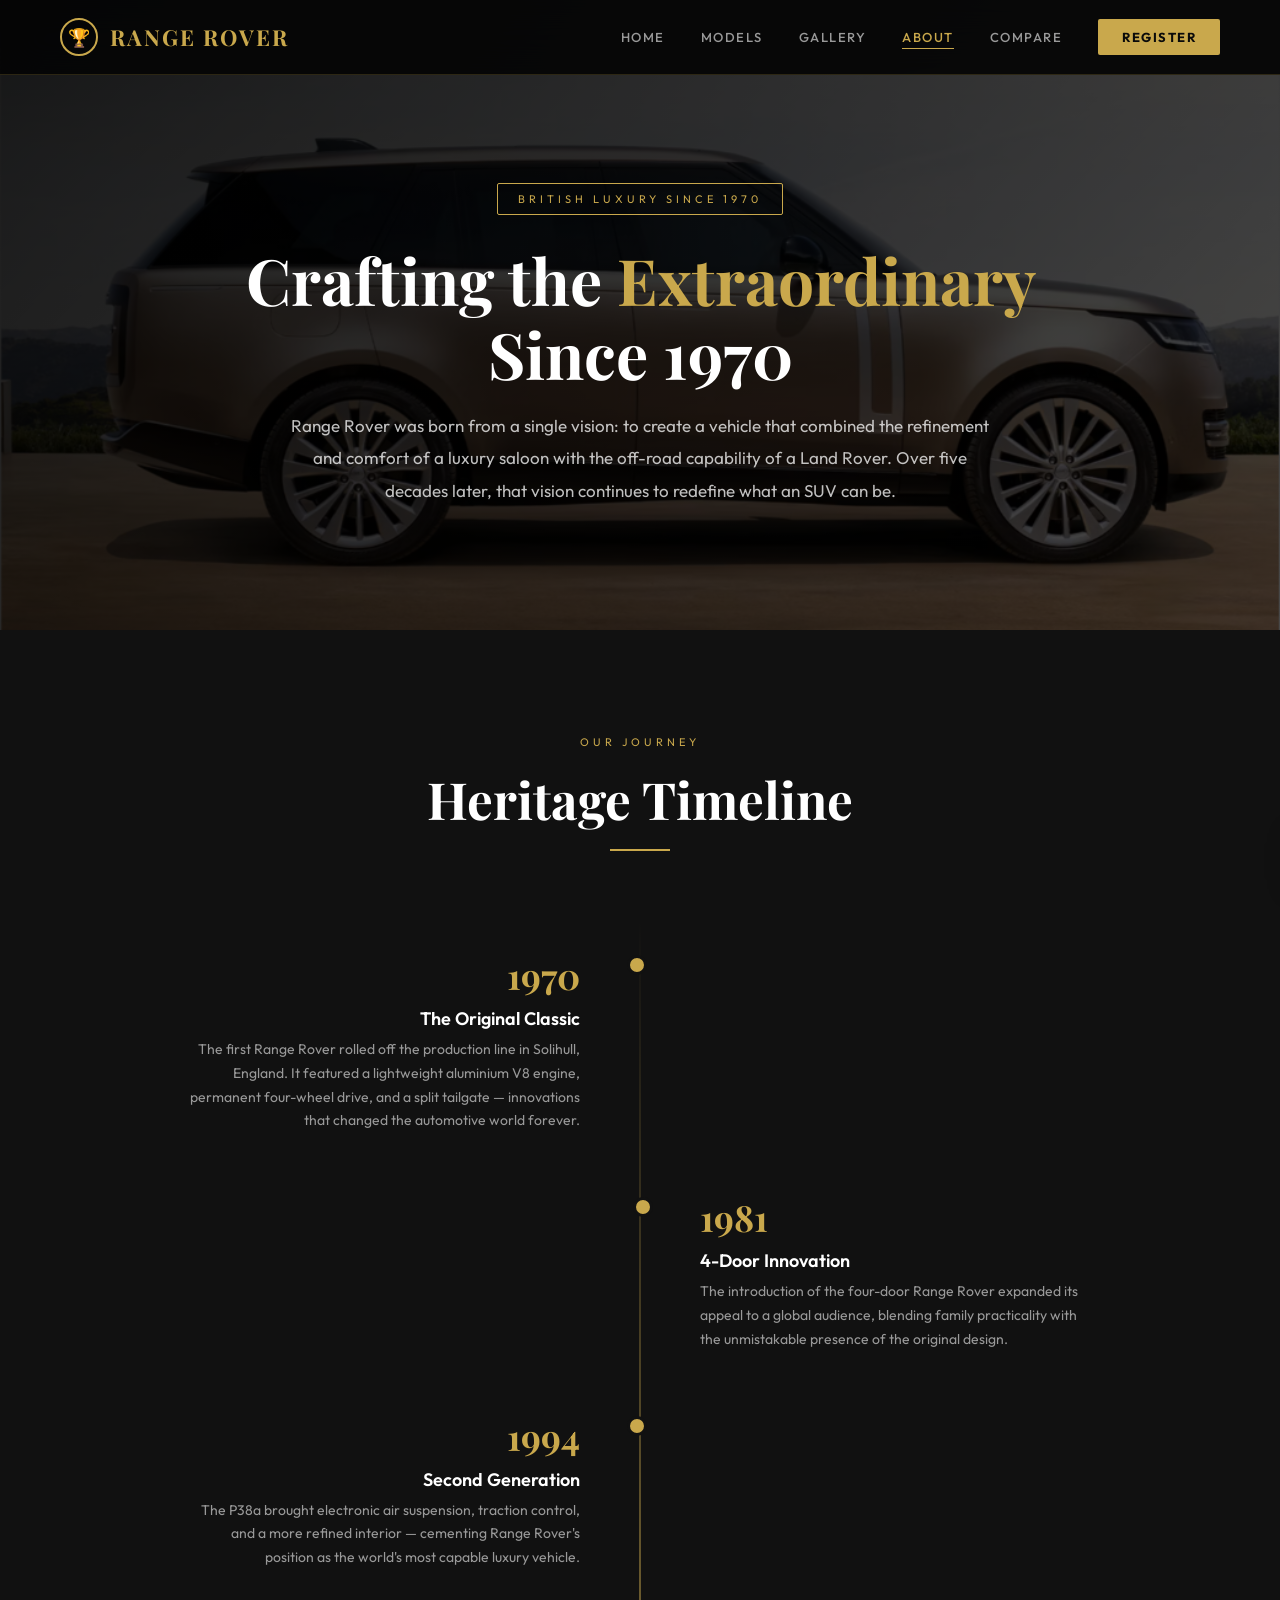
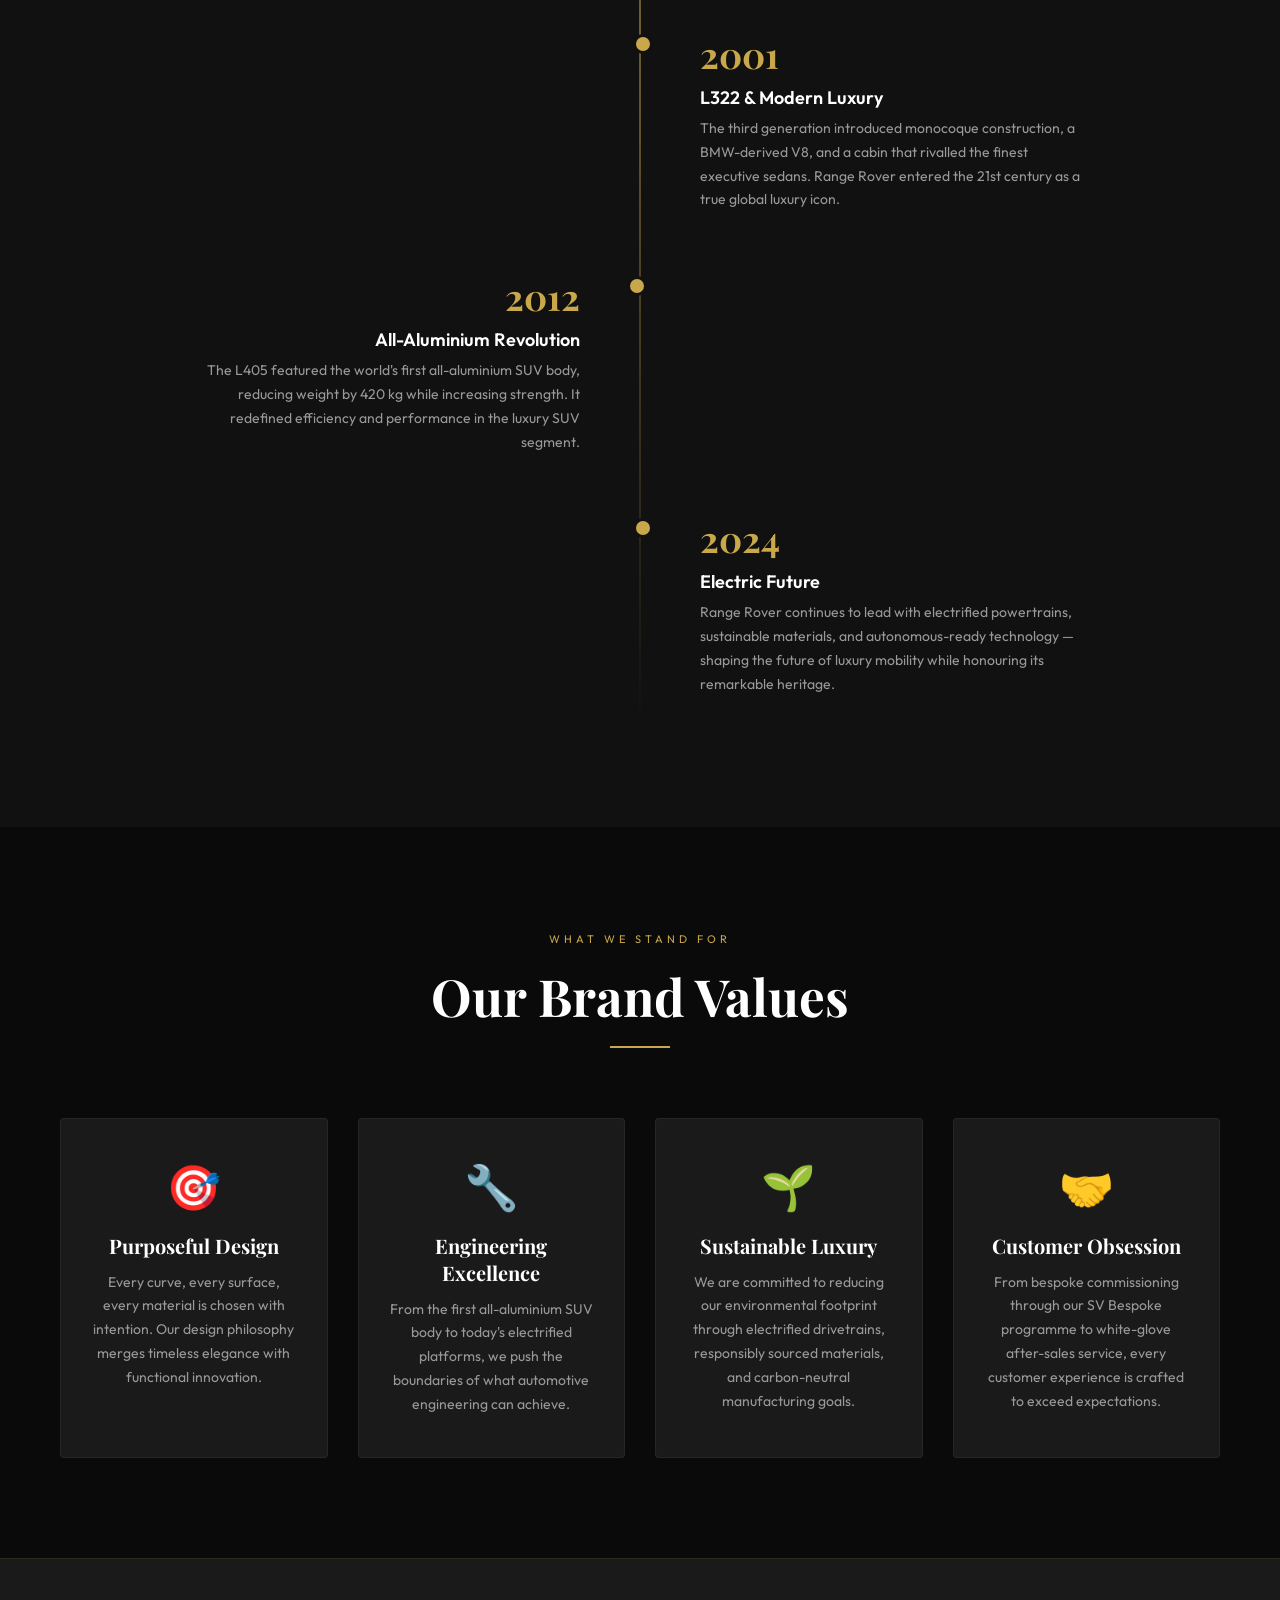
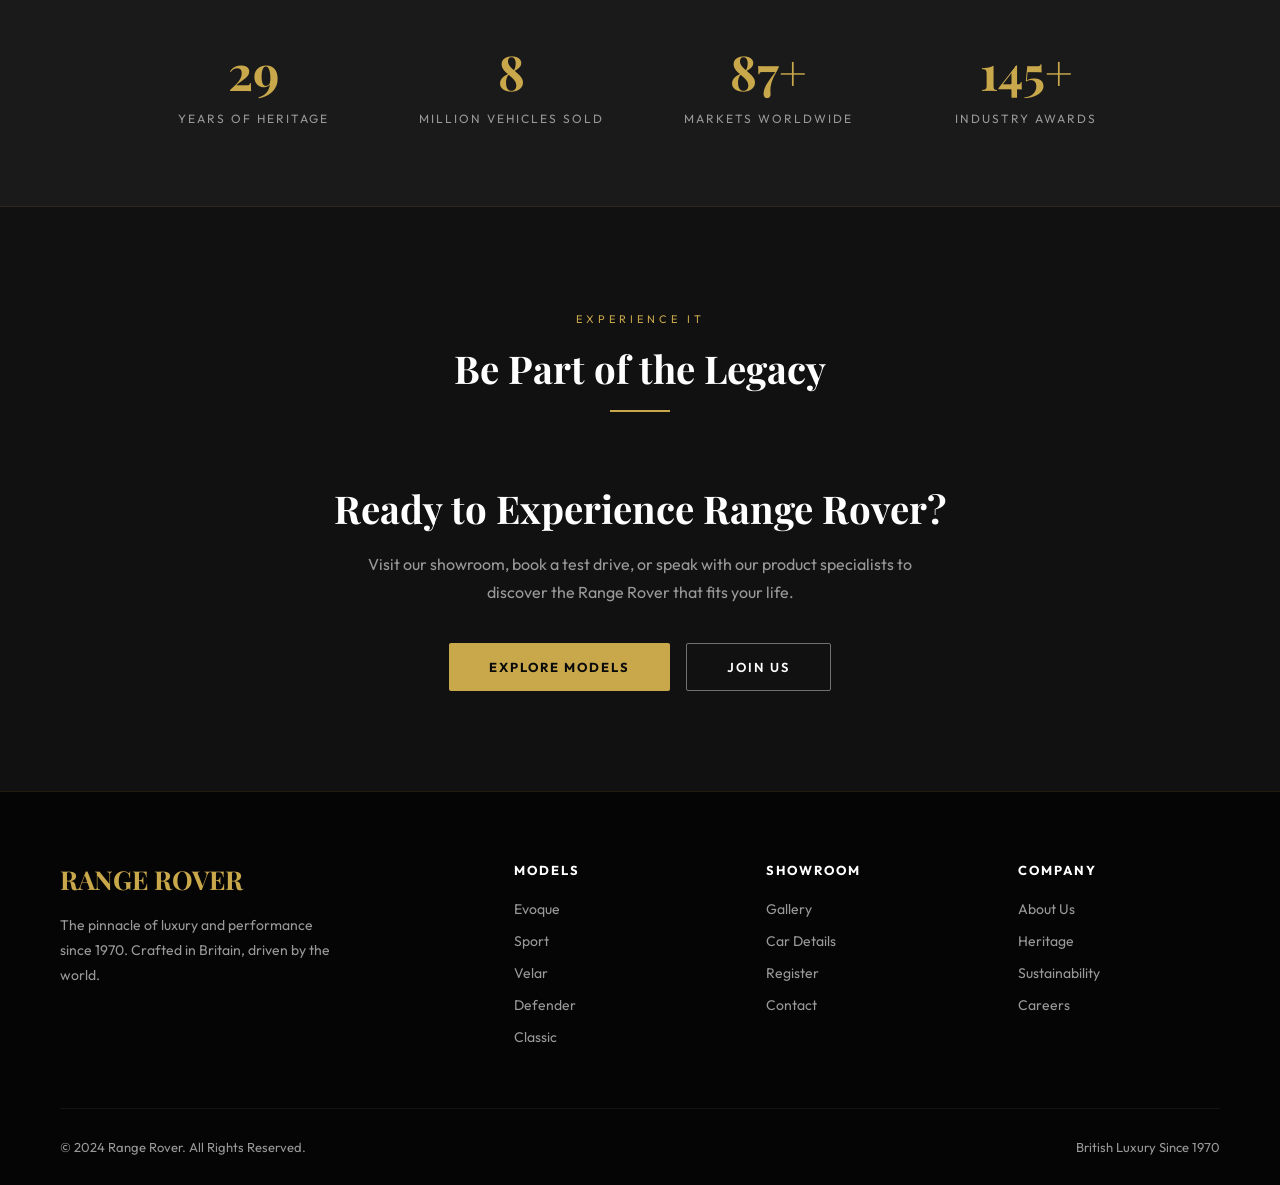
==== commit bd6a14a8: "ui: add mobile hamburger menu, page loader, back-to-top, smooth scroll - Add CSS for page loader wit" ====
--- a/about.html
+++ b/about.html
@@ -93,7 +93,21 @@
     }
   </style>
 </head>
-<body>
+<!-- PAGE LOADER -->
+<div class="page-loader" id="pageLoader"><div class="loader-ring"></div></div>
+
+<!-- MOBILE MENU OVERLAY -->
+<div class="mobile-overlay" id="mobileOverlay" onclick="toggleMobileMenu()"></div>
+
+<!-- MOBILE NAV -->
+<nav class="mobile-nav" id="mobileNav">
+  <a href="index.html">Home</a>
+  <a href="details.html">Models</a>
+  <a href="gallery.html">Gallery</a>
+  <a href="about.html">About</a>
+  <a href="compare.html">Compare</a>
+  <a href="register.html" class="nav-cta">Register</a>
+</nav>
 
 <header class="navbar" id="navbar">
   <a href="index.html" class="navbar-brand">
@@ -108,6 +122,9 @@
     <a href="compare.html">Compare</a>
     <a href="register.html" class="nav-cta">Register</a>
   </nav>
+  <button class="hamburger" id="hamburgerBtn" aria-label="Open menu">
+    <span></span><span></span><span></span>
+  </button>
 </header>
 
 <!-- HERO -->
@@ -274,6 +291,9 @@
   <div id="toastBody"></div>
 </div>
 
+<!-- BACK TO TOP -->
+<button class="back-to-top" id="backToTop" aria-label="Back to top">↑</button>
+
 <script src="scripts.js"></script>
 </body>
 </html>
--- a/styles.css
+++ b/styles.css
@@ -351,6 +351,78 @@
 .fade-in { opacity: 0; transform: translateY(30px); transition: opacity 0.7s, transform 0.7s; }
 .fade-in.visible { opacity: 1; transform: translateY(0); }
 
+/* ── SMOOTH SCROLL ── */
+html { scroll-behavior: smooth; }
+
+/* ── PAGE LOADER ── */
+.page-loader {
+  position: fixed; inset: 0; z-index: 9999;
+  background: var(--dark); display: flex; align-items: center; justify-content: center;
+  transition: opacity 0.6s, visibility 0.6s;
+}
+.page-loader.hidden { opacity: 0; visibility: hidden; pointer-events: none; }
+.loader-ring {
+  width: 56px; height: 56px; border: 3px solid rgba(201,168,76,0.15);
+  border-top-color: var(--gold); border-radius: 50%;
+  animation: loaderSpin 1s linear infinite;
+}
+@keyframes loaderSpin { to { transform: rotate(360deg); } }
+
+/* ── BACK TO TOP ── */
+.back-to-top {
+  position: fixed; bottom: 30px; right: 30px; z-index: 1500;
+  width: 48px; height: 48px; border-radius: 50%;
+  background: var(--gold); color: var(--dark); border: none;
+  font-size: 20px; cursor: pointer; display: flex; align-items: center; justify-content: center;
+  opacity: 0; transform: translateY(20px); transition: all 0.4s;
+  box-shadow: 0 4px 15px rgba(201,168,76,0.3);
+}
+.back-to-top.visible { opacity: 1; transform: translateY(0); }
+.back-to-top:hover { background: var(--gold-light); transform: translateY(-3px); }
+
+/* ── MOBILE MENU ── */
+.hamburger {
+  display: none; flex-direction: column; gap: 5px; cursor: pointer;
+  background: none; border: none; padding: 5px; z-index: 1100;
+}
+.hamburger span {
+  display: block; width: 24px; height: 2px; background: var(--gold);
+  transition: all 0.3s; border-radius: 1px;
+}
+.hamburger.active span:nth-child(1) { transform: rotate(45deg) translate(5px, 5px); }
+.hamburger.active span:nth-child(2) { opacity: 0; }
+.hamburger.active span:nth-child(3) { transform: rotate(-45deg) translate(5px, -5px); }
+
+.mobile-nav {
+  position: fixed; top: 0; right: 0; width: 280px; height: 100vh;
+  background: var(--dark-3); border-left: 1px solid rgba(201,168,76,0.15);
+  z-index: 1050; padding: 80px 30px 30px; transform: translateX(100%);
+  transition: transform 0.4s cubic-bezier(0.25, 0.46, 0.45, 0.94);
+  display: flex; flex-direction: column; gap: 20px;
+}
+.mobile-nav.open { transform: translateX(0); }
+.mobile-nav a {
+  color: var(--text-muted); text-decoration: none; font-size: 14px;
+  font-weight: 500; letter-spacing: 1.5px; text-transform: uppercase;
+  transition: color 0.3s; padding: 8px 0; border-bottom: 1px solid rgba(255,255,255,0.05);
+}
+.mobile-nav a:hover, .mobile-nav a.active { color: var(--gold); }
+.mobile-nav .nav-cta {
+  background: var(--gold); color: var(--dark) !important; padding: 12px 24px;
+  border-radius: 2px; font-weight: 700 !important; text-align: center; border: none;
+  margin-top: 10px;
+}
+.mobile-overlay {
+  position: fixed; inset: 0; background: rgba(0,0,0,0.6); z-index: 1040;
+  opacity: 0; pointer-events: none; transition: opacity 0.4s; backdrop-filter: blur(4px);
+}
+.mobile-overlay.active { opacity: 1; pointer-events: all; }
+
+@media(max-width:900px) {
+  .hamburger { display: flex; }
+  .navbar nav { display: none; }
+}
+
 /* ── RESPONSIVE ── */
 @media(max-width:900px) {
   .navbar { padding: 16px 24px; }
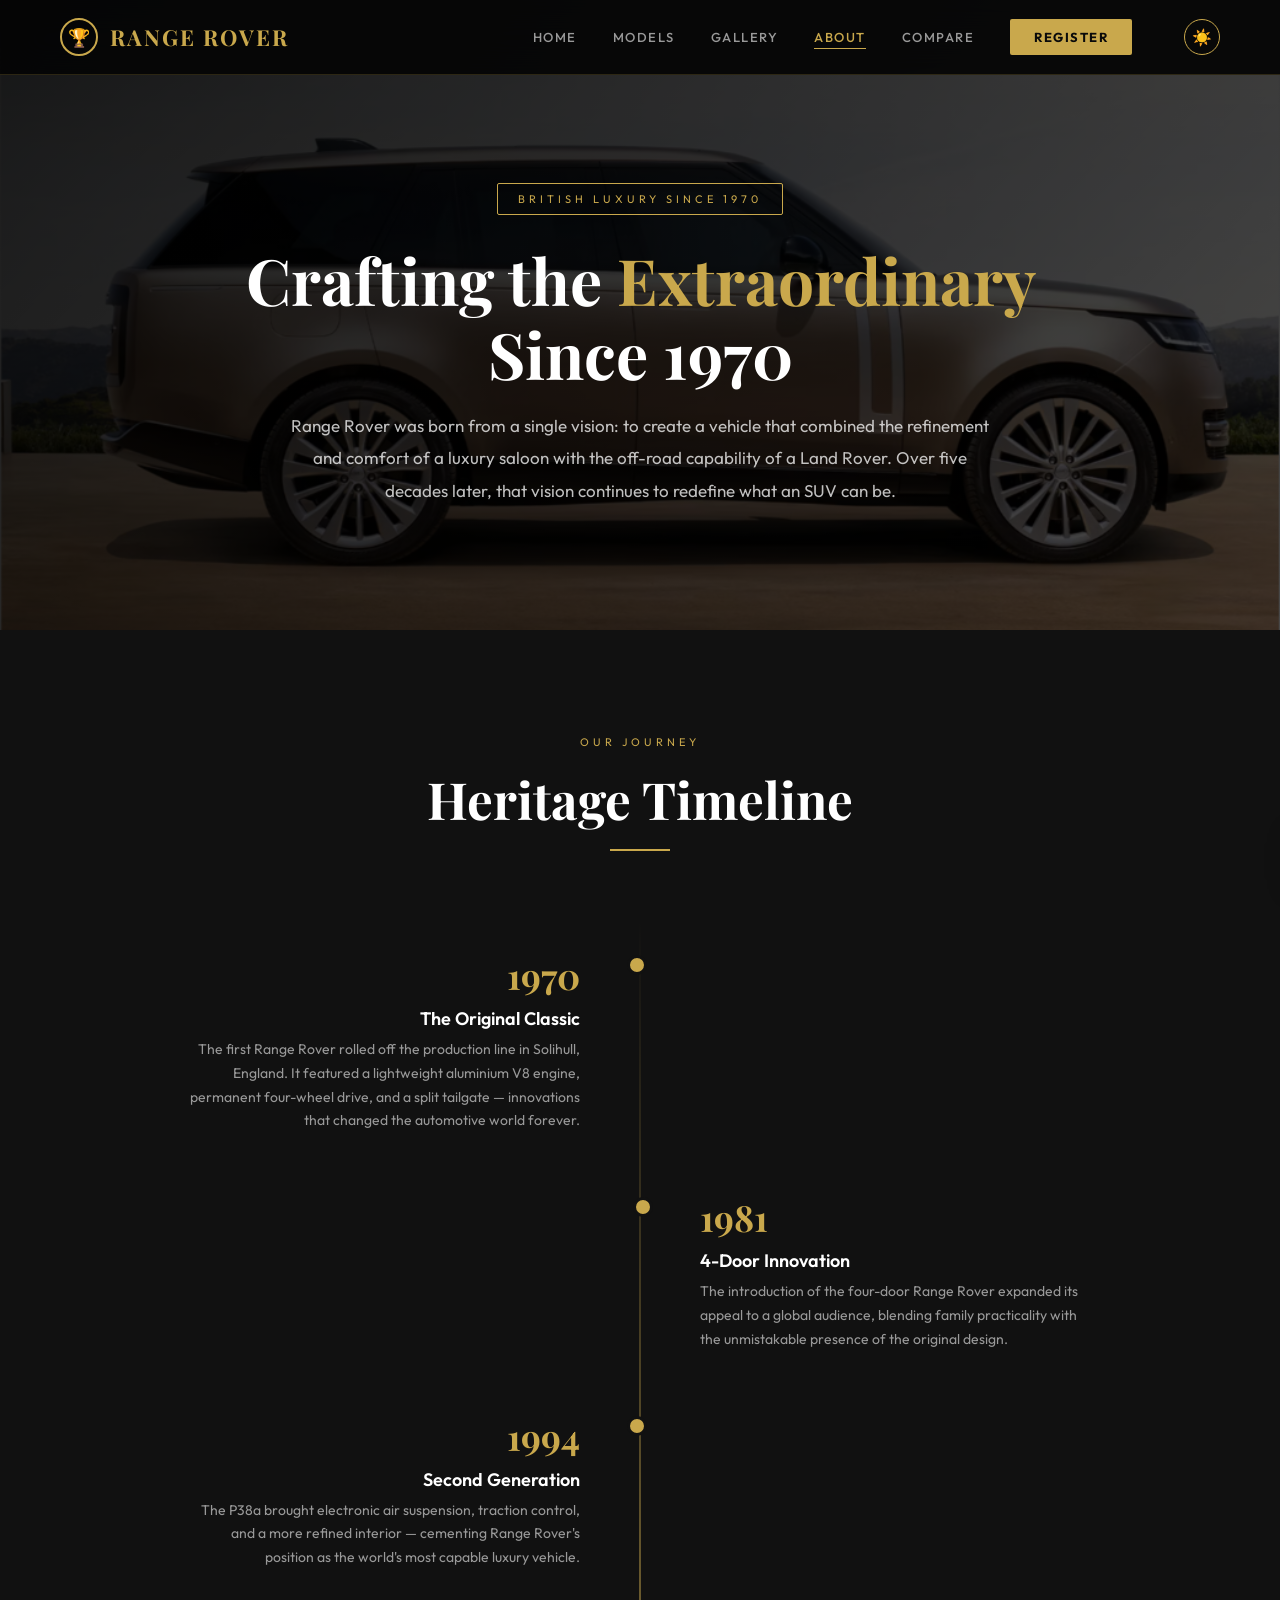
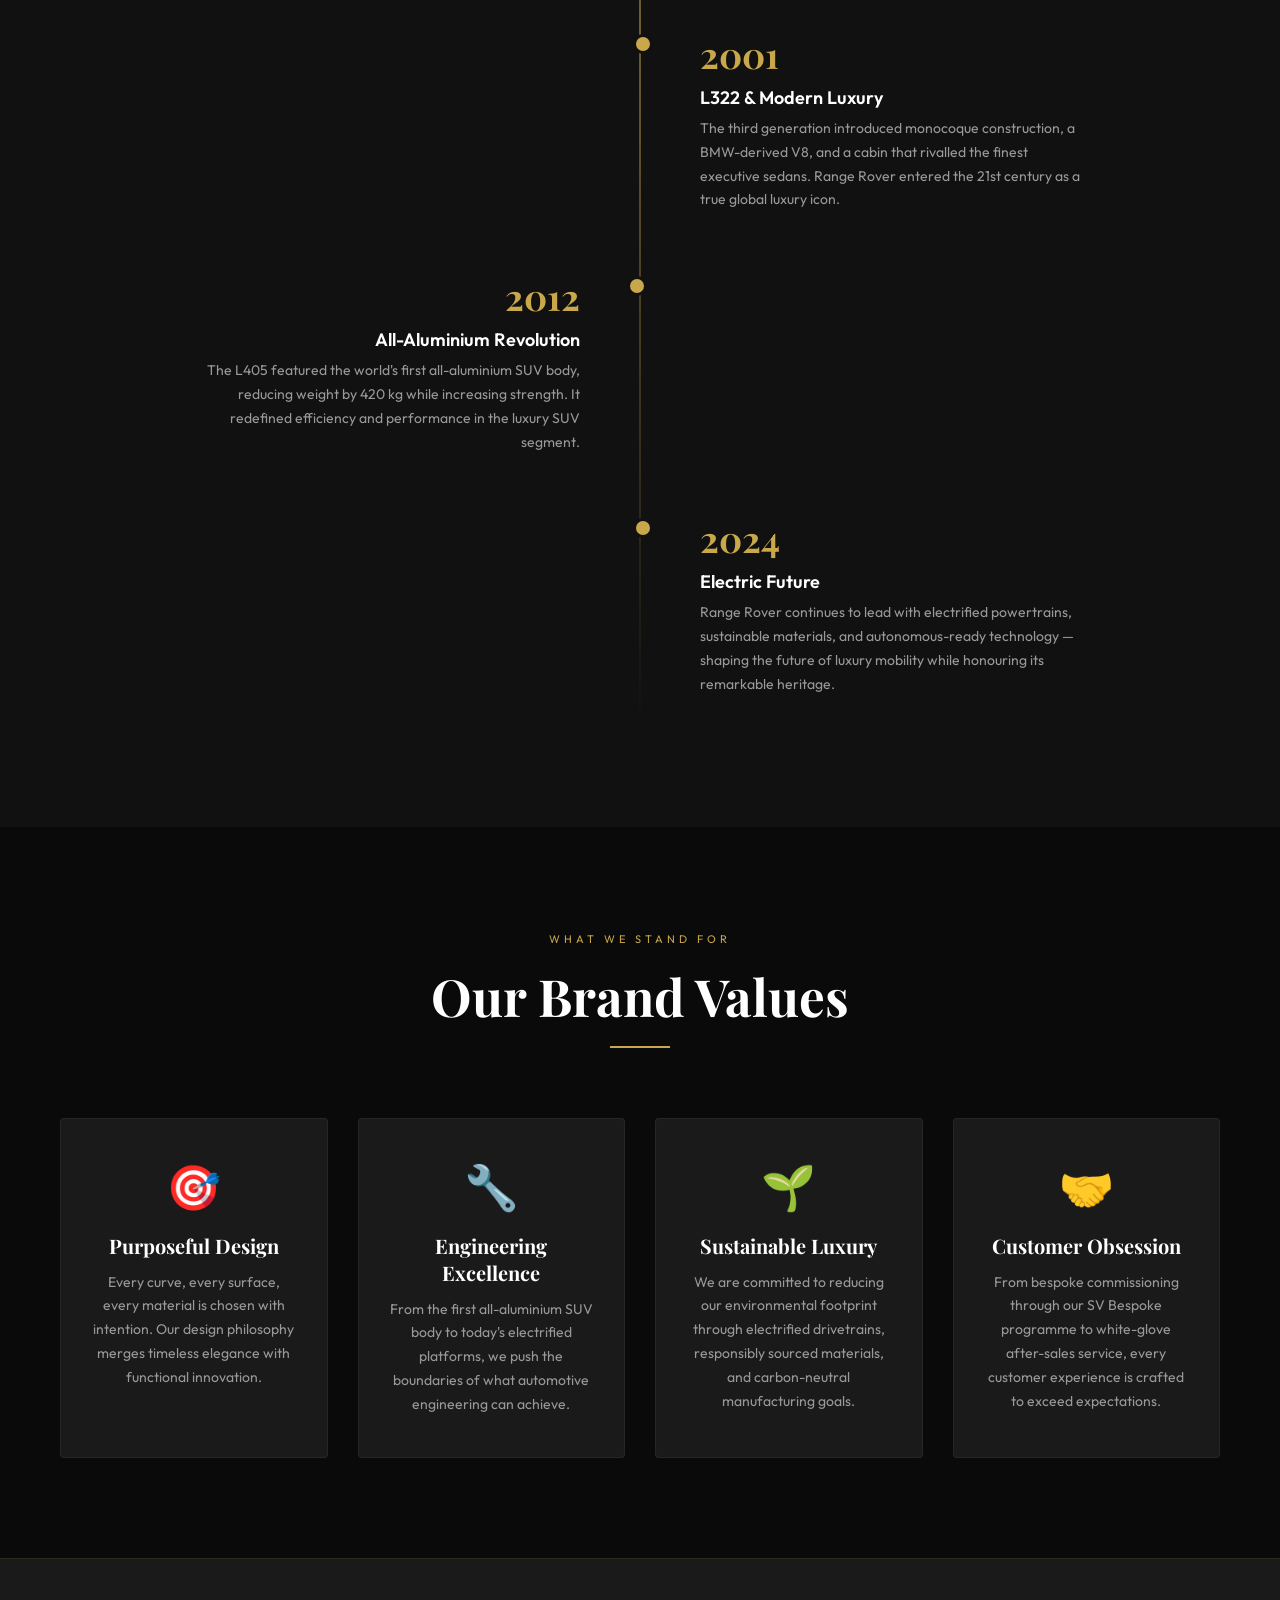
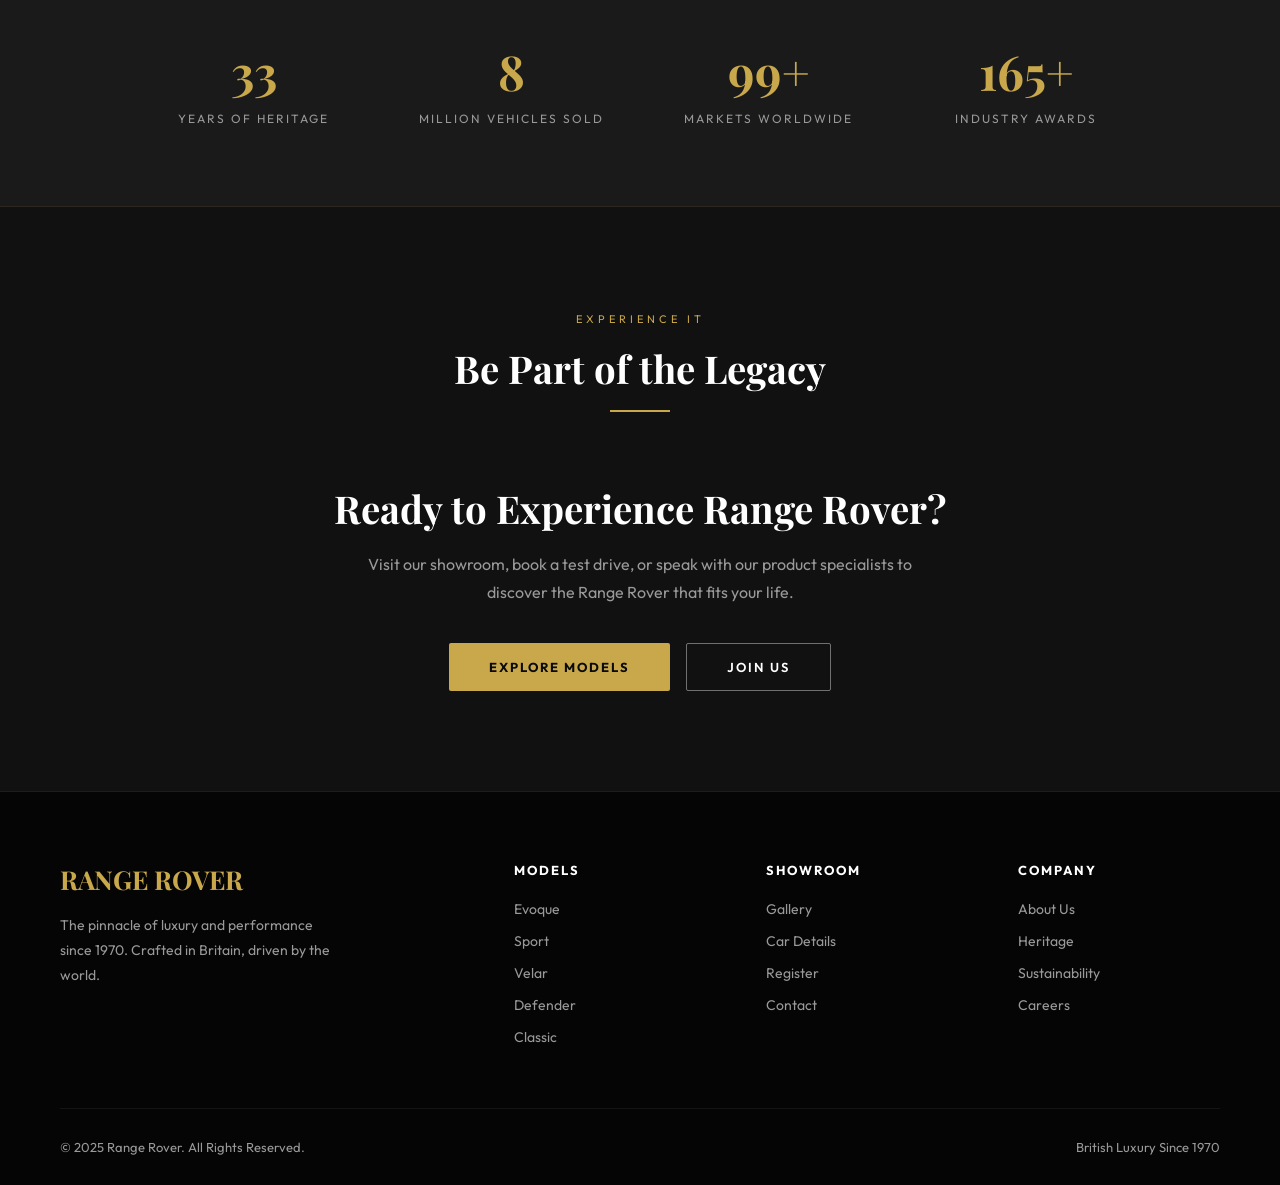
==== commit 876295a9: "chore: update copyright year to 2025 across all pages - Update footer copyright from 2024 to 2025 on" ====
--- a/about.html
+++ b/about.html
@@ -281,7 +281,7 @@
     </div>
   </div>
   <div class="footer-bottom">
-    <span>© 2024 Range Rover. All Rights Reserved.</span>
+    <span>© 2025 Range Rover. All Rights Reserved.</span>
     <span>British Luxury Since 1970</span>
   </div>
 </footer>
--- a/styles.css
+++ b/styles.css
@@ -10,6 +10,60 @@
   --text: #e8e8e8;
   --text-muted: #999;
   --white: #ffffff;
+}
+
+body.light-theme {
+  --dark: #fbfafa;
+  --dark-2: #f4f2ee;
+  --dark-3: #eae7e1;
+  --dark-4: #dad6cc;
+  --text: #1c1c1c;
+  --text-muted: #5e5e5e;
+  --white: #0a0a0a;
+  --gold: #a68429;
+  --gold-light: #cfa83e;
+}
+
+body.light-theme .navbar {
+  background: rgba(251,250,250,0.92);
+  border-bottom-color: rgba(166,132,41,0.2);
+}
+body.light-theme .navbar.scrolled {
+  background: rgba(251,250,250,0.98);
+}
+body.light-theme .navbar-brand h1 {
+  color: var(--gold);
+}
+body.light-theme .mobile-nav {
+  background: var(--dark-2);
+}
+body.light-theme .modal-close {
+  color: var(--text);
+}
+body.light-theme footer {
+  background: #f4f2ee;
+  border-top-color: rgba(166,132,41,0.2);
+}
+
+/* Floating Theme Switcher Button */
+.theme-toggle-btn {
+  background: none;
+  border: 1px solid var(--gold);
+  color: var(--gold);
+  border-radius: 50%;
+  width: 36px;
+  height: 36px;
+  display: flex;
+  align-items: center;
+  justify-content: center;
+  cursor: pointer;
+  transition: all 0.3s;
+  font-size: 16px;
+  outline: none;
+}
+.theme-toggle-btn:hover {
+  background: var(--gold);
+  color: var(--dark);
 }
 
 * { box-sizing: border-box; margin: 0; padding: 0; }
